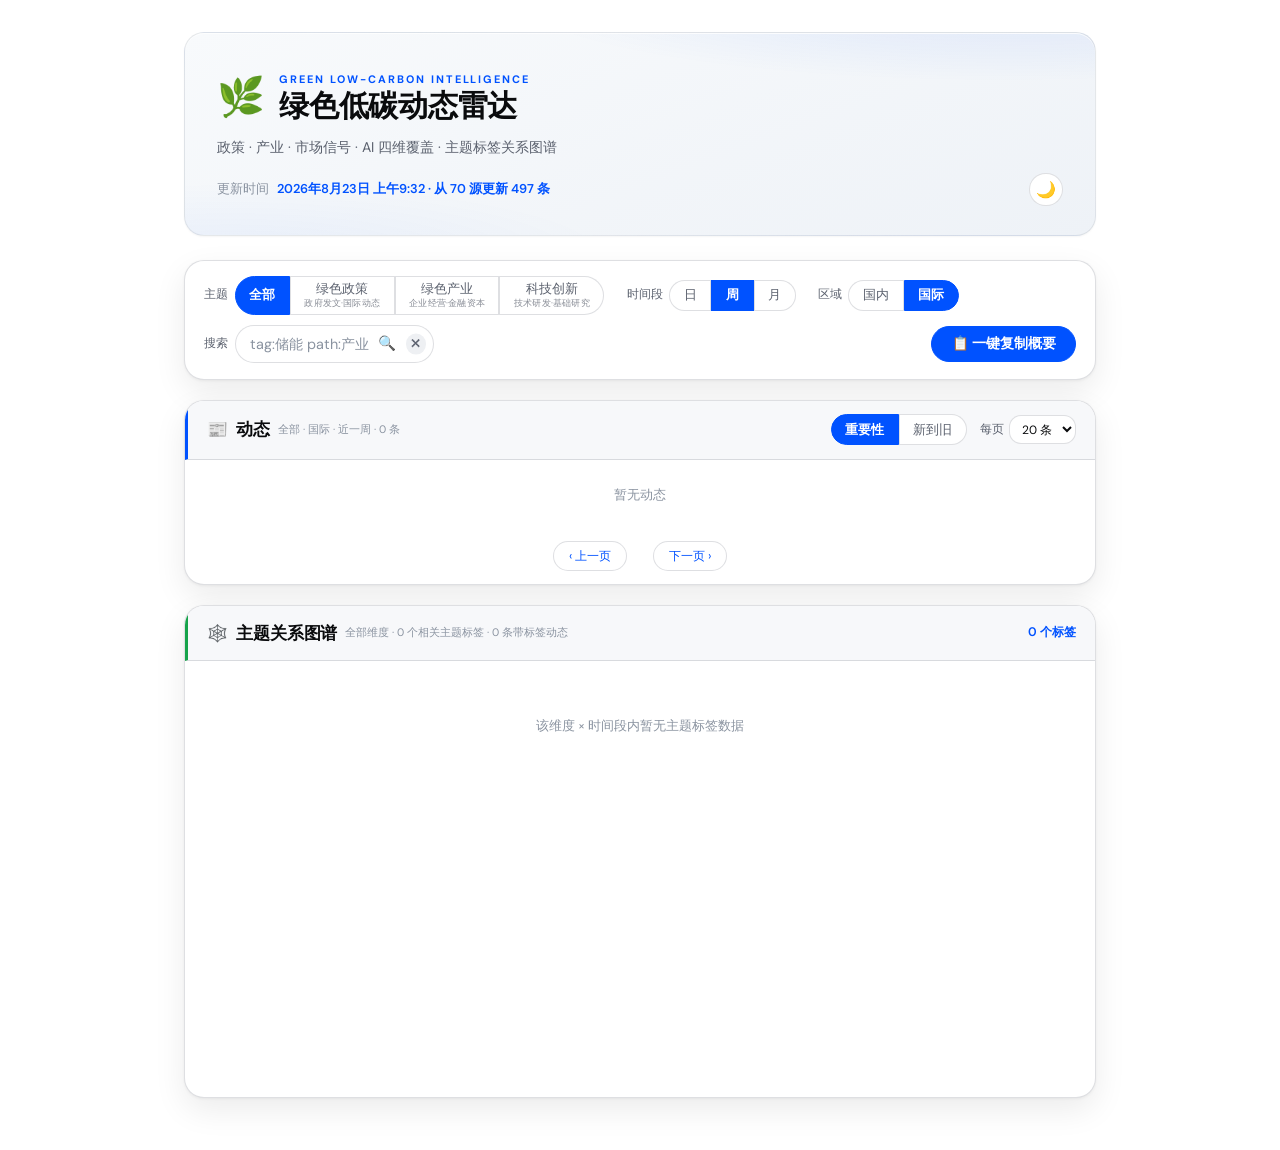
==== index.html @ 738267ad "feat: 分类体系三层重构——绿色政策/绿色产业/科技创新 + 六细类 - categorize_dimension() 返回 (dimension, sub_dimension) 二元组 - 三维" ====
<!doctype html>
<html lang="zh-CN">
  <head>
    <meta charset="UTF-8" />
    <meta name="viewport" content="width=device-width, initial-scale=1.0" />
    <title>Green Hot News · 绿色低碳动态雷达</title>
    <link rel="icon" href="data:image/svg+xml,<svg xmlns='http://www.w3.org/2000/svg' viewBox='0 0 32 32'><text y='28' font-size='28'>🌿</text></svg>" />
    <link rel="preconnect" href="https://fonts.googleapis.com" />
    <link rel="preconnect" href="https://fonts.gstatic.com" crossorigin />
    <link
      href="https://fonts.googleapis.com/css2?family=DM+Sans:opsz,wght@9..40,400;9..40,500;9..40,600;9..40,700&display=swap"
      rel="stylesheet"
    />
    <link rel="stylesheet" href="./assets/styles.css?v=14" />
    <script>
      // 主题预加载（2026-08-19）：在 CSS 应用前设置 data-theme，防闪白/闪黑。
      (function () {
        try {
          var t = localStorage.getItem("ghn-theme");
          if (t === "dark") document.documentElement.setAttribute("data-theme", "dark");
        } catch (e) { /* ignore */ }
      })();
    </script>
  </head>
  <body>
    <main class="shell">
      <header class="hero">
        <div class="hero-main">
          <div class="hero-headline">
            <span class="hero-logo">🌿</span>
            <div>
              <p class="hero-tag">GREEN LOW-CARBON INTELLIGENCE</p>
              <h1>绿色低碳动态雷达</h1>
            </div>
          </div>
          <p class="hero-sub">政策 · 产业 · 市场信号 · AI 四维覆盖 · 主题标签关系图谱</p>
        </div>
        <div class="hero-meta">
          <span class="updated-label">更新时间</span>
          <span class="updated" id="updatedAt">加载中...</span>
          <button
            id="themeToggle"
            class="theme-toggle"
            type="button"
            title="日间 / 夜间护眼模式切换"
            aria-label="切换日间/夜间模式"
          >🌙</button>
        </div>
      </header>

      <!-- 区域一：顶部控制（选择主题·四维 · 时间段 · 一键复制） -->
      <section class="board board-controls">
        <div class="controls-row">
          <div class="field">
            <span class="filter-label">主题</span>
            <div class="mode-switch" id="topicSwitch"></div>
          </div>
          <div class="field">
            <span class="filter-label">时间段</span>
            <div class="mode-switch" id="periodSwitch"></div>
          </div>
          <div class="field">
            <span class="filter-label">区域</span>
            <div class="mode-switch" id="regionSwitch"></div>
          </div>
          <div class="field field-search">
            <span class="filter-label">搜索</span>
            <div class="search-box">
              <input type="text" id="searchInput" class="search-input" placeholder="tag:储能 path:产业" autocomplete="off" />
              <button type="button" id="searchBtn" class="search-btn" title="搜索">🔍</button>
              <button type="button" id="searchClear" class="search-clear" hidden>✕</button>
            </div>
          </div>
          <div class="controls-spacer"></div>
          <button id="copyBtn" class="copy-btn" type="button" title="复制当前主题 × 时间段内的文字版概要（含网站宣传）">
            📋 一键复制概要
          </button>
        </div>
      </section>

      <!-- 区域二：中部列表（两种排序 · 每页条数可选 · 紧凑分页） -->
      <section class="board board-list">
        <div class="board-head">
          <div class="board-title">
            <span class="board-icon">📰</span>
            <h2>动态</h2>
            <span class="board-sub" id="listSub"></span>
          </div>
          <div class="list-controls">
            <div class="mode-switch" id="sortSwitch"></div>
            <label class="page-size">
              <span>每页</span>
              <select id="pageSizeSelect">
                <option value="10">10 条</option>
                <option value="20" selected>20 条</option>
                <option value="50">50 条</option>
              </select>
            </label>
          </div>
        </div>
        <div class="board-body" id="listBody"></div>
        <div class="pager" id="pager" hidden>
          <button id="prevPage" class="pager-btn" type="button">‹ 上一页</button>
          <span class="pager-info" id="pagerInfo"></span>
          <button id="nextPage" class="pager-btn" type="button">下一页 ›</button>
        </div>
      </section>

      <!-- 区域三：底部趋势（关系图谱——主题标签共现） -->
      <section class="board board-graph">
        <div class="board-head">
          <div class="board-title">
            <span class="board-icon">🕸️</span>
            <h2>主题关系图谱</h2>
            <span class="board-sub" id="graphSub"></span>
          </div>
          <span class="board-count" id="graphCount"></span>
        </div>
        <div class="board-body">
          <div id="graphChart" class="graph-chart" style="height: 420px"></div>
        </div>
      </section>
    </main>

    <template id="itemTpl">
      <article class="news-card">
        <div class="card-top">
          <span class="rank-num" hidden></span>
          <span class="score-badge" title=""></span>
          <span class="dim-tag" title="三层分类"></span>
          <span class="sub-dim-tag" title="六细类（点击过滤）"></span>
          <div class="meta-row">
            <span class="site"></span>
            <time class="time"></time>
          </div>
        </div>
        <a class="title" target="_blank" rel="noopener noreferrer"></a>
        <span class="title-orig" hidden></span>
        <div class="topic-chips"></div>
        <button class="summary-toggle" type="button" hidden>展开摘要</button>
        <p class="summary" hidden></p>
      </article>
    </template>

    <script src="./assets/echarts.min.js" defer></script>
    <script src="./assets/app.js?v=26" defer></script>
  </body>
</html>
---- assets/styles.css ----
/* ═══════════════════════════════════════════════════════════════════════════
   Green Hot News · 绿色低碳动态雷达 — Styles
   Coinbase Design System (2026-08-19 v8)
   蓝白黑金融级质感 · DM Sans · 日/夜双主题（data-theme 切换）· 胶囊按钮
   白天：整体浅色（hero 浅灰渐变 + 时间线浅灰卡片）
   夜晚：整体深色（hero 深色渐变 + 时间线深色卡片）——整页联动，无割裂
   ═══════════════════════════════════════════════════════════════════════════ */

/* ── 白天主题（默认） ────────────────────────────────── */
:root {
  /* Coinbase palette（两主题共用） */
  --cb-blue: #0052ff;
  --cb-blue-hover: #578bfa;
  --cb-blue-link: #0667d0;
  --cb-gray: #eef0f3;
  --cb-border: rgba(91, 97, 110, 0.2);

  /* 语义色（白天） */
  --bg: #ffffff;
  --bg-soft: #f7f8fa;
  --bg-card: #ffffff;
  --bg-surface: #eef0f3;
  --text: #0a0b0d;
  --text-muted: #5b616e;
  --text-dim: #8a93a0;         /* app.js 内联 var(--text-dim) 依赖，勿删 */
  --border: rgba(91, 97, 110, 0.2);
  --border-light: rgba(91, 97, 110, 0.12);
  --accent: var(--cb-blue);

  /* 区块色（白天：浅色——hero/时间线也用浅色系，整页统一） */
  --block-bg: #0e1014;             /* 深色文字兜底（白天不用） */
  --block-card: #ffffff;
  --block-text: #0a0b0d;
  --block-muted: #5b616e;
  --block-dim: #8a93a0;
  --block-border: rgba(91, 97, 110, 0.15);
  --block-border-light: rgba(91, 97, 110, 0.08);

  /* hero 背景（白天：浅灰渐变 + 轻柔蓝光晕） */
  --hero-bg:
    radial-gradient(100% 80% at 90% -20%, rgba(0, 82, 255, .10) 0%, transparent 55%),
    radial-gradient(70% 60% at 5% 110%, rgba(0, 82, 255, .05) 0%, transparent 60%),
    linear-gradient(160deg, #f8fafc 0%, #eef2f7 100%);
  --hero-inset: rgba(255, 255, 255, .8);

  /* 时间线背景（白天：浅灰渐变，与排行榜同色系） */
  --timeline-bg:
    radial-gradient(100% 70% at 90% 0%, rgba(0, 82, 255, .06) 0%, transparent 50%),
    linear-gradient(165deg, #f2f5fa 0%, #e9eef5 100%);
  --timeline-card-bg: linear-gradient(180deg, rgba(255, 255, 255, .75) 0%, rgba(255, 255, 255, .55) 100%);
  --timeline-card-hover: 0 4px 18px rgba(10, 11, 13, .10), inset 0 1px 0 rgba(255, 255, 255, .9);

  --radius: 12px;
  --radius-lg: 20px;
  --radius-pill: 999px;
}

/* ── 夜晚主题（护眼深色） ────────────────────────────── */
html[data-theme="dark"] {
  --bg: #0a0b0d;
  --bg-soft: #101216;
  --bg-card: #14161b;
  --bg-surface: #1d2026;
  --text: #f2f4f7;
  --text-muted: #a8afb9;
  --text-dim: #6d7480;          /* app.js 内联 var(--text-dim) 依赖，勿删 */
  --border: rgba(245, 246, 247, 0.14);
  --border-light: rgba(245, 246, 247, 0.09);

  --block-bg: #0a0b0d;
  --block-card: #282b31;
  --block-text: #f5f6f7;
  --block-muted: rgba(245, 246, 247, 0.6);
  --block-dim: rgba(245, 246, 247, 0.35);
  --block-border: rgba(245, 246, 247, 0.12);
  --block-border-light: rgba(245, 246, 247, 0.08);

  /* hero（夜晚：近黑→深蓝渐变 + 顶部光晕） */
  --hero-bg:
    radial-gradient(120% 90% at 85% -10%, rgba(0, 82, 255, .35) 0%, transparent 55%),
    radial-gradient(80% 60% at 10% 110%, rgba(0, 82, 255, .16) 0%, transparent 60%),
    linear-gradient(160deg, #12151a 0%, #0a0b0d 55%);
  --hero-inset: rgba(255, 255, 255, .06);

  /* 时间线（夜晚：深色渐变 + 玻璃态卡片） */
  --timeline-bg:
    radial-gradient(100% 70% at 90% 0%, rgba(0, 82, 255, .10) 0%, transparent 50%),
    linear-gradient(165deg, #0e1014 0%, #0a0b0d 60%);
  --timeline-card-bg: linear-gradient(180deg, rgba(255, 255, 255, .045) 0%, rgba(255, 255, 255, .02) 100%);
  --timeline-card-hover: 0 4px 18px rgba(0, 0, 0, .45), inset 0 1px 0 rgba(255, 255, 255, .05);

  color-scheme: dark;
}

* { box-sizing: border-box; margin: 0; padding: 0; }

body {
  font-family: "DM Sans", "PingFang SC", "Microsoft YaHei", -apple-system,
    BlinkMacSystemFont, "Segoe UI", system-ui, sans-serif;
  background: var(--bg);
  color: var(--text);
  line-height: 1.6;
  min-height: 100vh;
  -webkit-font-smoothing: antialiased;
  transition: background .25s ease, color .25s ease;
}

.shell { max-width: 960px; margin: 0 auto; padding: 2rem 1.5rem; }

/* ── Hero（主题自适应：白天浅灰渐变 / 夜晚深色光晕） ─── */
.hero {
  background: var(--hero-bg);
  color: var(--text);
  border-radius: var(--radius-lg);
  padding: 2.4rem 2rem 1.8rem;
  margin-bottom: 1.5rem;
  box-shadow: inset 0 1px 0 var(--hero-inset), 0 1px 2px rgba(10, 11, 13, .04);
  border: 1px solid var(--border-light);
  transition: background .25s ease;
}
.hero-main { display: flex; flex-direction: column; gap: .6rem; }
.hero-headline { display: flex; align-items: center; gap: .9rem; }
.hero-logo { font-size: 2.4rem; line-height: 1; }
.hero-tag {
  font-size: .68rem; letter-spacing: .18em; color: var(--cb-blue);
  text-transform: uppercase; font-weight: 700;
}
html[data-theme="dark"] .hero-tag { color: var(--cb-blue-hover); }
.hero h1 {
  font-size: 1.9rem; font-weight: 700; color: var(--text);
  letter-spacing: -.01em; line-height: 1.1;
}
.hero-sub { font-size: .88rem; color: var(--text-muted); margin-top: .25rem; }
.hero-meta { margin-top: .9rem; display: flex; align-items: center; gap: .5rem; font-size: .8rem; }
.updated-label { color: var(--text-dim); }
.updated { color: var(--cb-blue); font-weight: 600; }
html[data-theme="dark"] .updated { color: var(--cb-blue-hover); }

/* ── 主题切换按钮（日/夜护眼模式，2026-08-19） ───────── */
.theme-toggle {
  margin-left: auto;
  display: inline-flex; align-items: center; justify-content: center;
  width: 2.1rem; height: 2.1rem;
  border: 1px solid var(--border);
  border-radius: var(--radius-pill);
  background: var(--bg-card);
  color: var(--text-muted);
  font-size: 1rem; cursor: pointer;
  transition: background .15s, border-color .15s, transform .15s;
}
.theme-toggle:hover {
  border-color: var(--cb-blue); color: var(--cb-blue);
  transform: translateY(-1px);
}
html[data-theme="dark"] .theme-toggle:hover {
  border-color: var(--cb-blue-hover); color: var(--cb-blue-hover);
}

/* ── Stats ──────────────────────────────────────────── */
.stats {
  display: flex; flex-wrap: wrap; gap: .6rem 1.4rem;
  margin-top: 1rem; padding-top: 1rem;
  border-top: 1px solid var(--border-light);
  font-size: .8rem;
}
.stat-item { color: var(--text-muted); }
.stat-item strong { color: var(--text); font-weight: 700; }

/* ── Controls ───────────────────────────────────────── */
.primary-controls {
  display: flex; gap: .75rem; align-items: center; margin-bottom: 1rem;
}
#searchInput {
  flex: 1; padding: .55rem .9rem; background: var(--bg);
  border: 1px solid var(--border); border-radius: var(--radius-pill);
  color: var(--text); font-size: .9rem; outline: none;
  transition: border-color .15s, box-shadow .15s;
  font-family: inherit;
}
#searchInput::placeholder { color: var(--text-dim); }
#searchInput:focus { border-color: var(--cb-blue); box-shadow: 0 0 0 3px rgba(0, 82, 255, .12); }
.mode-hint {
  font-size: .75rem; color: var(--cb-blue); font-weight: 600;
  padding: .28rem .7rem; background: rgba(0, 82, 255, .08);
  border-radius: var(--radius-pill); white-space: nowrap;
}
html[data-theme="dark"] .mode-hint { color: var(--cb-blue-hover); }
.digest-btn {
  padding: .55rem 1.2rem; background: var(--cb-blue);
  border: 1px solid var(--cb-blue); border-radius: var(--radius-pill);
  color: #fff; font-size: .85rem; font-weight: 600; cursor: pointer;
  white-space: nowrap; transition: background .15s, border-color .15s;
  font-family: inherit;
}
.digest-btn:hover { background: var(--cb-blue-hover); border-color: var(--cb-blue-hover); }

/* ── 当日高分浓缩弹窗 ───────────────────────────────── */
.modal-mask {
  position: fixed; inset: 0; z-index: 100;
  background: rgba(10, 11, 13, .6);
  display: flex; align-items: center; justify-content: center;
  padding: 1.5rem;
}
/* PITFALL(2026-08-17): display:flex 会覆盖 HTML hidden 属性，必须显式隐藏 */
.modal-mask[hidden] { display: none; }
.modal {
  width: min(720px, 100%); max-height: 88vh;
  display: flex; flex-direction: column;
  background: var(--bg-card); border: 1px solid var(--border);
  border-radius: var(--radius-lg); box-shadow: 0 24px 80px rgba(0, 0, 0, .4);
}
.modal-head {
  display: flex; align-items: baseline; gap: .6rem;
  padding: 1.1rem 1.4rem; border-bottom: 1px solid var(--border);
}
.modal-head h3 { font-size: 1.05rem; color: var(--cb-blue); font-weight: 700; }
html[data-theme="dark"] .modal-head h3 { color: var(--cb-blue-hover); }
.modal-sub { font-size: .72rem; color: var(--text-muted); flex: 1; }
.modal-close {
  background: none; border: none; color: var(--text-muted);
  font-size: 1rem; cursor: pointer; padding: .2rem .4rem;
}
.modal-close:hover { color: var(--text); }
.modal-body { overflow: auto; padding: 1rem 1.4rem; }
.digest-content {
  font-family: "DM Sans", "PingFang SC", "Microsoft YaHei", system-ui, sans-serif;
  font-size: .85rem; line-height: 1.75; color: var(--text);
  white-space: pre-wrap; word-break: break-word;
}
.modal-foot {
  display: flex; align-items: center; gap: .8rem;
  padding: .9rem 1.4rem; border-top: 1px solid var(--border);
}
.digest-copy {
  padding: .5rem 1.2rem; background: var(--cb-blue);
  border: none; border-radius: var(--radius-pill); color: #fff;
  font-size: .85rem; font-weight: 600; cursor: pointer;
  font-family: inherit; transition: background .15s;
}
.digest-copy:hover { background: var(--cb-blue-hover); }
.digest-hint { font-size: .72rem; color: var(--text-dim); }

.field { display: flex; align-items: center; gap: .4rem; font-size: .8rem; color: var(--text-muted); }
.field select, .field input {
  background: var(--bg); border: 1px solid var(--border);
  color: var(--text); padding: .3rem .6rem; border-radius: var(--radius);
  font-size: .8rem; font-family: inherit;
}
.field select:focus { border-color: var(--cb-blue); outline: none; }
.mode-switch { display: flex; gap: 0; }
.mode-btn {
  padding: .35rem .85rem; border: 1px solid var(--border);
  background: var(--bg); color: var(--text-muted);
  font-size: .8rem; cursor: pointer; font-family: inherit;
  transition: all .15s;
}
.mode-btn:first-child { border-radius: var(--radius-pill) 0 0 var(--radius-pill); }
.mode-btn:last-child { border-radius: 0 var(--radius-pill) var(--radius-pill) 0; }
.mode-btn.active {
  background: var(--cb-blue); color: #fff;
  border-color: var(--cb-blue); font-weight: 600;
}
/* 四维 tab 观察窗口副标题（2026-08-20）：主标题 + 小字说明，垂直排布 */
.mode-btn.mode-btn-sub {
  display: inline-flex; flex-direction: column; align-items: center;
  line-height: 1.15; gap: .08rem;
}
.mode-btn.mode-btn-sub .mode-sub {
  font-size: .58rem; font-weight: 400; opacity: .72;
  white-space: nowrap; letter-spacing: .02em;
}
.mode-btn.mode-btn-sub.active .mode-sub { opacity: .85; }

/* ── 分数徽章：按等级配色（功能性状态色，两主题通用） ── */
.card-top { display: flex; align-items: center; gap: .5rem; }
/* 排名序号（2026-08-19）：排行榜 1. 2. 3.，前三名金/银/铜 */
.rank-num {
  flex-shrink: 0; min-width: 1.4rem; text-align: center;
  font-size: .95rem; font-weight: 800; line-height: 1.2;
  font-variant-numeric: tabular-nums; color: var(--text-dim);
}
.rank-num.rank-1 { color: #f59e0b; }  /* 金 */
.rank-num.rank-2 { color: #94a3b8; }  /* 银 */
.rank-num.rank-3 { color: #cd7f32; }  /* 铜 */

/* 评分弱化（2026-08-19）：badge 改纯颜色块（无文字），颜色=级别 */
.score-badge {
  flex-shrink: 0; width: 10px; height: 10px; border-radius: 50%;
  display: inline-block;
}
.score-badge.lv-S { background: #f59e0b; box-shadow: 0 0 0 2px rgba(245, 158, 11, .25); } /* 金：重大 */
.score-badge.lv-A { background: #22c55e; box-shadow: 0 0 0 2px rgba(34, 197, 94, .25); }  /* 绿：重要 */
.score-badge.lv-B { background: #3b82f6; box-shadow: 0 0 0 2px rgba(59, 130, 246, .25); }  /* 蓝：关注 */
.score-badge.lv-C { background: #cbd2da; }                                                   /* 灰：一般 */
.score-badge.lv-D { background: var(--bg-surface); border: 1px solid var(--border); }        /* 浅灰：低 */
.score-badge.lv-none { background: var(--bg-surface); border: 1px solid var(--border); }

/* ── Boards ─────────────────────────────────────────── */
.board {
  background: var(--bg-card);
  border: 1px solid var(--border);
  border-radius: var(--radius-lg);
  margin-bottom: 1.25rem;
  min-width: 0;
  overflow: hidden;
  box-shadow: 0 1px 3px rgba(10, 11, 13, .05), 0 12px 32px rgba(10, 11, 13, .08);
  transition: background .25s ease;
}
.board:hover {
  box-shadow: 0 2px 4px rgba(10, 11, 13, .05), 0 16px 40px rgba(10, 11, 13, .1);
}
.board-head {
  display: flex; justify-content: space-between; align-items: center;
  padding: .85rem 1.2rem;
  border-bottom: 1px solid var(--border);
  background: var(--bg-soft);
}
.board-title { display: flex; align-items: center; gap: .5rem; flex-wrap: wrap; }
.board-icon { font-size: 1.05rem; }
.board-title h2 { font-size: 1.05rem; font-weight: 700; color: var(--text); letter-spacing: -.01em; }
.board-sub { font-size: .68rem; color: var(--text-dim); }
.board-count { font-size: .78rem; color: var(--cb-blue); font-weight: 600; }
html[data-theme="dark"] .board-count { color: var(--cb-blue-hover); }
.board-body { padding: .6rem; }

/* ── 排行榜 ─────────────────────────────────────────── */
.board-rank .board-head { border-left: 3px solid var(--cb-blue); }

/* ── 四维趋势图（2026-08-19） ───────────────────────── */
.board-chart .board-head { border-left: 3px solid var(--cb-blue); flex-wrap: wrap; gap: .5rem; }
.chart-controls {
  display: flex; align-items: center; gap: .5rem; flex-wrap: wrap;
}
.chart-date {
  background: var(--bg); border: 1px solid var(--border);
  color: var(--text); padding: .28rem .5rem; border-radius: var(--radius);
  font-size: .75rem; font-family: inherit;
}
.chart-date:focus { border-color: var(--cb-blue); outline: none; }
.chart-date-sep { color: var(--text-dim); font-size: .8rem; }
.board-chart .board-body { padding: .8rem 1rem 1rem; }
.trend-chart { width: 100%; }

.rank-filters {
  display: flex; flex-wrap: wrap; gap: .6rem 1.4rem;
  padding: .7rem 1.2rem;
  border-bottom: 1px solid var(--border);
  background: var(--bg);
}
.filter-label { color: var(--text-muted); font-size: .78rem; }

/* ── 时间线（主题自适应：白天浅灰 / 夜晚深色，与整页联动） ── */
.board-timeline {
  background: var(--timeline-bg);
  border-color: transparent;
  box-shadow: 0 1px 2px rgba(10, 11, 13, .06), 0 12px 32px rgba(10, 11, 13, .12);
}
.board-timeline .board-head {
  background: transparent;
  border-bottom-color: var(--border-light);
  border-left: 3px solid var(--cb-blue);
}
.board-timeline .board-title h2 { color: var(--text); }
.board-timeline .board-sub { color: var(--text-dim); }
.board-timeline .board-count { color: var(--cb-blue); }
html[data-theme="dark"] .board-timeline .board-count { color: var(--cb-blue-hover); }
.board-timeline .board-body {
  background: transparent;
}

.timeline-controls {
  display: flex; align-items: center; gap: .45rem; flex-wrap: wrap;
}
.live-pill {
  font-size: .7rem; font-weight: 600; color: #16a34a;
  background: rgba(34, 197, 94, .12); border: 1px solid rgba(34, 197, 94, .35);
  padding: .12rem .55rem; border-radius: var(--radius-pill);
}
html[data-theme="dark"] .live-pill { color: #4ade80; }
.board-timeline .mode-btn { background: var(--bg-card); }
.new-arrival-btn {
  font-size: .72rem; font-weight: 600; cursor: pointer;
  color: #fff; background: var(--cb-blue);
  border: 1px solid var(--cb-blue); border-radius: var(--radius-pill);
  padding: .2rem .7rem;
  animation: pulse-arrival 1.6s ease-in-out infinite;
}
.new-arrival-btn:hover { background: var(--cb-blue-hover); }
@keyframes pulse-arrival {
  0%, 100% { box-shadow: 0 0 0 0 rgba(87, 139, 250, .45); }
  50% { box-shadow: 0 0 0 7px rgba(87, 139, 250, 0); }
}

.load-more {
  display: block; width: calc(100% - 1.2rem); margin: 0 .6rem .6rem;
  padding: .5rem; font-size: .78rem; cursor: pointer;
  color: var(--text-muted); background: transparent;
  border: 1px dashed var(--border); border-radius: var(--radius);
  font-family: inherit; transition: all .15s;
}
.load-more:hover { border-color: var(--cb-blue); color: var(--text); }
html[data-theme="dark"] .load-more:hover { border-color: var(--cb-blue-hover); color: var(--text); }

/* ── 新闻卡片 ───────────────────────────────────────── */
.news-card {
  padding: .7rem .85rem; background: var(--bg);
  border: 1px solid var(--border-light); border-radius: var(--radius);
  transition: border-color .15s, box-shadow .15s, transform .15s, background .25s;
}
.news-card:hover {
  border-color: var(--cb-blue);
  box-shadow: 0 2px 12px rgba(0, 82, 255, .06);
  transform: translateY(-1px);
}
html[data-theme="dark"] .news-card:hover {
  border-color: var(--cb-blue-hover);
  box-shadow: 0 2px 12px rgba(87, 139, 250, .1);
}

/* 时间线内卡片（主题自适应：白天白卡 / 夜晚玻璃态） */
.board-timeline .news-card {
  background: var(--timeline-card-bg);
  border-color: var(--border-light);
  backdrop-filter: blur(4px);
}
.board-timeline .news-card:hover {
  border-color: var(--cb-blue);
  box-shadow: var(--timeline-card-hover);
}
html[data-theme="dark"] .board-timeline .news-card:hover {
  border-color: var(--cb-blue-hover);
}

.meta-row {
  display: flex; gap: .5rem; font-size: .7rem; color: var(--text-dim);
  margin-bottom: .15rem; flex-wrap: wrap; align-items: center;
}
.meta-row .site {
  font-weight: 600; color: var(--cb-blue);
  background: rgba(0, 82, 255, .08); padding: .05rem .45rem;
  border-radius: var(--radius-pill);
}
html[data-theme="dark"] .meta-row .site {
  color: var(--cb-blue-hover);
  background: rgba(87, 139, 250, .12);
}
.meta-row .source { color: var(--text-dim); }
.meta-row .time { color: var(--text-dim); }

.news-card .title {
  font-size: .88rem; color: var(--text); text-decoration: none;
  display: block; line-height: 1.4; font-weight: 600;
  letter-spacing: -.005em;
}
.news-card .title:hover { color: var(--cb-blue); }
html[data-theme="dark"] .news-card .title:hover { color: var(--cb-blue-hover); }

/* 非中文标题的原文副标题 */
.news-card .title-orig {
  display: block; margin-top: .2rem;
  font-size: .72rem; color: var(--text-muted);
  line-height: 1.35; word-break: break-word;
}

/* 摘要展开 */
.summary-toggle {
  margin-top: .35rem; font-size: .68rem;
  border: none; background: none; color: var(--cb-blue);
  cursor: pointer; padding: 0; text-decoration: underline dotted;
  font-family: inherit;
}
.summary-toggle:hover { color: var(--cb-blue-hover); }
/* PITFALL(2026-08-19): .summary 有 display:-webkit-box（作者样式），
   优先级高于 UA 的 [hidden]{display:none}，导致摘要一直强制显示、hidden 失效
   （点击"摘要/收起"按钮视觉无变化）——必须显式声明 hidden 时隐藏。
   ⚠️ 选择器必须带 .news-card 前缀（特异性 0,3,0 > .news-card .summary 的 0,2,0），
   且放在 .news-card .summary 规则之后；裸 .summary[hidden]（0,2,0）会被后者覆盖。 */
.news-card .summary[hidden] { display: none; }
.news-card .summary {
  margin-top: .35rem; font-size: .78rem; color: var(--text-muted);
  line-height: 1.55; border-left: 2px solid var(--border-light);
  padding-left: .6rem; display: -webkit-box;
  -webkit-line-clamp: 4; -webkit-box-orient: vertical; overflow: hidden;
}
.news-card .summary.expanded { -webkit-line-clamp: unset; }

/* 三层标签（功能性区分色：白天浅底 / 夜晚深底，2026-08-23 三层重构） */
.dim-tag {
  flex-shrink: 0; font-size: .65rem; font-weight: 600;
  padding: .05rem .4rem; border-radius: 4px;
  background: var(--bg-surface); color: var(--text-muted);
  border: 1px solid var(--border-light);
}
.dim-tag.dim-绿色政策 { color: #15803d; border-color: #86efac; background: #f0fdf4; }
.dim-tag.dim-绿色产业 { color: #1d4ed8; border-color: #93c5fd; background: #eff6ff; }
.dim-tag.dim-科技创新 { color: #7e22ce; border-color: #d8b4fe; background: #faf5ff; }
html[data-theme="dark"] .dim-tag {
  background: rgba(245, 246, 247, .06); color: var(--text-muted);
  border-color: var(--border);
}
html[data-theme="dark"] .dim-tag.dim-绿色政策 { color: #86efac; border-color: rgba(134, 239, 172, .4); background: transparent; }
html[data-theme="dark"] .dim-tag.dim-绿色产业 { color: #93c5fd; border-color: rgba(147, 197, 253, .4); background: transparent; }
html[data-theme="dark"] .dim-tag.dim-科技创新 { color: #d8b4fe; border-color: rgba(216, 180, 254, .4); background: transparent; }

/* 六细类次级标签（2026-08-23 新增：sub_dimension，可点击过滤） */
.sub-dim-tag {
  flex-shrink: 0; font-size: .62rem; font-weight: 500;
  padding: .04rem .38rem; border-radius: 4px;
  background: var(--bg-surface); color: var(--text-dim);
  border: 1px dashed var(--border-light);
  cursor: pointer; transition: all .12s;
}
.sub-dim-tag:hover { color: var(--cb-blue); border-color: var(--cb-blue); }
.sub-dim-tag.active { color: var(--cb-blue); border-color: var(--cb-blue); background: rgba(0, 82, 255, .08); }

/* ── 时间线容器：独立滚动 ───────────────────────────── */
.board-timeline .board-body {
  max-height: 70vh;
  overflow-y: auto;
  overscroll-behavior: contain;
}

/* 新条目插入高亮动画（主题自适应） */
.news-card.flash-new {
  animation: flash-new 2.2s ease-out;
}
@keyframes flash-new {
  0%   { background: rgba(0, 82, 255, .18); border-color: var(--cb-blue); }
  60%  { background: rgba(0, 82, 255, .08); }
  100% { background: var(--bg-card); border-color: var(--border); }
}
html[data-theme="dark"] .news-card.flash-new {
  animation-name: flash-new-dark;
}
@keyframes flash-new-dark {
  0%   { background: rgba(87, 139, 250, .3); border-color: var(--cb-blue-hover); }
  60%  { background: rgba(87, 139, 250, .14); }
  100% { background: var(--bg-card); border-color: var(--border); }
}

/* 趋势图 tooltip 点击定位到新闻卡片后的高亮闪烁（2026-08-19 v8） */
.news-card.news-focus-flash {
  animation: news-focus-flash 1.2s ease-in-out 2;
  border-color: var(--cb-blue);
  box-shadow: 0 0 0 3px rgba(0, 82, 255, .25), 0 4px 18px rgba(0, 82, 255, .15);
  scroll-margin: 120px; /* scrollIntoView center 时避免被 sticky 头部遮挡 */
}
@keyframes news-focus-flash {
  0%   { background: rgba(0, 82, 255, .28); box-shadow: 0 0 0 4px rgba(0, 82, 255, .35); }
  50%  { background: rgba(0, 82, 255, .10); }
  100% { background: var(--bg-card); }
}

/* ── Footer ─────────────────────────────────────────── */
.footer {
  margin-top: 2rem; padding-top: 1rem; border-top: 1px solid var(--border);
  text-align: center; font-size: .75rem; color: var(--text-dim);
}
.footer a { color: var(--cb-blue); text-decoration: none; }
html[data-theme="dark"] .footer a { color: var(--cb-blue-hover); }

/* ── Responsive ─────────────────────────────────────── */
@media (max-width: 640px) {
  .shell { padding: 1rem; }
  .primary-controls { flex-direction: column; align-items: stretch; }
  .hero { padding: 1.6rem 1.2rem 1.4rem; }
  .hero h1 { font-size: 1.5rem; }
  .rank-filters { gap: .4rem .8rem; }
  .board-timeline .board-body { max-height: 60vh; }
  .timeline-controls { justify-content: flex-end; }
}

/* ═══════════════════════════════════════════════════════════════════════════
   主页重构（2026-08-19 v12）：顶部控制区 / 中部列表 / 底部关系图谱
   ═══════════════════════════════════════════════════════════════════════════ */

/* ── 顶部控制区 ─────────────────────────────────────── */
.board-controls {
  padding: .9rem 1.2rem 1rem;
}
.controls-row {
  display: flex; flex-wrap: wrap; align-items: center;
  gap: .6rem 1.4rem;
}
.controls-row + .controls-row { margin-top: .7rem; }
.field-topic {
  flex: 1 1 100%;
  flex-direction: column; align-items: flex-start; gap: .4rem;
}
.field-topic .filter-label { font-weight: 600; }
/* 主题标签选择器：可换行的胶囊 pill（13 个主题标签 + 全部） */
.tag-switch { display: flex; flex-wrap: wrap; gap: .4rem; }
.tag-switch .mode-btn { border-radius: var(--radius-pill); }
.controls-spacer { flex: 1 1 auto; }

/* 一键复制概要按钮 */
.copy-btn {
  padding: .5rem 1.2rem; background: var(--cb-blue);
  border: 1px solid var(--cb-blue); border-radius: var(--radius-pill);
  color: #fff; font-size: .85rem; font-weight: 600; cursor: pointer;
  white-space: nowrap; transition: background .15s, border-color .15s;
  font-family: inherit;
}
.copy-btn:hover { background: var(--cb-blue-hover); border-color: var(--cb-blue-hover); }
.copy-btn.copied { background: #16a34a; border-color: #16a34a; }

/* ── 中部列表区 ─────────────────────────────────────── */
.board-list .board-head { border-left: 3px solid var(--cb-blue); }
.list-controls { display: flex; align-items: center; gap: .8rem; flex-wrap: wrap; }
.page-size { display: flex; align-items: center; gap: .35rem; font-size: .75rem; color: var(--text-muted); }
.page-size select {
  background: var(--bg); border: 1px solid var(--border);
  color: var(--text); padding: .28rem .45rem; border-radius: var(--radius);
  font-size: .75rem; font-family: inherit; cursor: pointer;
}
.page-size select:focus { border-color: var(--cb-blue); outline: none; }
/* 列表卡片之间留白（紧凑但不过长） */
.board-list .board-body { display: flex; flex-direction: column; gap: .5rem; }

/* 分页控件 */
.pager {
  display: flex; align-items: center; justify-content: center; gap: .8rem;
  padding: .6rem 1rem .8rem;
}
.pager-btn {
  padding: .35rem .95rem; font-size: .78rem; cursor: pointer;
  color: var(--cb-blue); background: var(--bg);
  border: 1px solid var(--border); border-radius: var(--radius-pill);
  font-family: inherit; transition: all .15s;
}
.pager-btn:hover:not(:disabled) {
  border-color: var(--cb-blue); background: rgba(0, 82, 255, .06);
}
.pager-btn:disabled { opacity: .4; cursor: not-allowed; }
.pager-info { font-size: .75rem; color: var(--text-muted); }

/* ── 主题标签 chip（卡片上只显示主题标签，不显示管理标签）── */
.topic-chips { display: flex; flex-wrap: wrap; gap: .3rem; margin-top: .4rem; }
.topic-chip {
  font-size: .65rem; font-weight: 600; padding: .06rem .5rem;
  border-radius: var(--radius-pill);
  background: rgba(0, 82, 255, .07); color: var(--cb-blue);
  border: 1px solid rgba(0, 82, 255, .18);
}
html[data-theme="dark"] .topic-chip {
  color: var(--cb-blue-hover);
  background: rgba(87, 139, 250, .12);
  border-color: rgba(87, 139, 250, .25);
}

/* 搜索框（Obsidian 语法） */
.field-search { min-width: 280px; flex: 1 1 300px; }
.search-box {
  position: relative; display: flex; align-items: center;
}
.search-input {
  width: 100%; padding: .45rem 2.2rem .45rem .7rem;
  font-size: .8rem; border: 1px solid var(--border);
  border-radius: var(--radius-pill); background: var(--bg);
  color: var(--text); font-family: inherit;
  transition: border-color .15s, box-shadow .15s;
}
.search-input:focus {
  border-color: var(--cb-blue);
  box-shadow: 0 0 0 3px rgba(0, 82, 255, .08);
  outline: none;
}
.search-input::placeholder { color: var(--text-dim); }
.search-btn {
  position: absolute; right: 2.2rem; top: 50%; transform: translateY(-50%);
  width: 1.5rem; height: 1.5rem; border: none; border-radius: 50%;
  background: transparent; color: var(--text-muted);
  font-size: .9rem; cursor: pointer;
  display: flex; align-items: center; justify-content: center;
  transition: all .12s;
}
.search-btn:hover { color: var(--cb-blue); background: rgba(0, 82, 255, .08); }
.search-btn.active { color: var(--cb-blue); background: rgba(0, 82, 255, .15); }
.search-clear {
  position: absolute; right: .5rem; top: 50%; transform: translateY(-50%);
  width: 1.3rem; height: 1.3rem; border: none; border-radius: 50%;
  background: var(--bg-surface); color: var(--text-muted);
  font-size: .75rem; cursor: pointer;
  display: flex; align-items: center; justify-content: center;
  transition: all .12s;
}
.search-clear:hover { background: var(--cb-blue); color: #fff; }
/* 搜索结果显示计数 */
.search-result-info {
  font-size: .72rem; color: var(--text-muted);
  padding: .2rem .6rem; background: var(--bg-surface);
  border-radius: var(--radius-pill); margin-left: .4rem;
}

/* ── 底部关系图谱 ───────────────────────────────────── */
.board-graph .board-head { border-left: 3px solid #16a34a; }
.board-graph .board-body { padding: .4rem .6rem .6rem; }
.graph-chart { width: 100%; }

/* ── 新增元素响应式 ─────────────────────────────────── */
@media (max-width: 640px) {
  .controls-row { gap: .5rem .9rem; }
  .list-controls { justify-content: space-between; width: 100%; }
  .board-graph .board-body { padding: .2rem; }
}
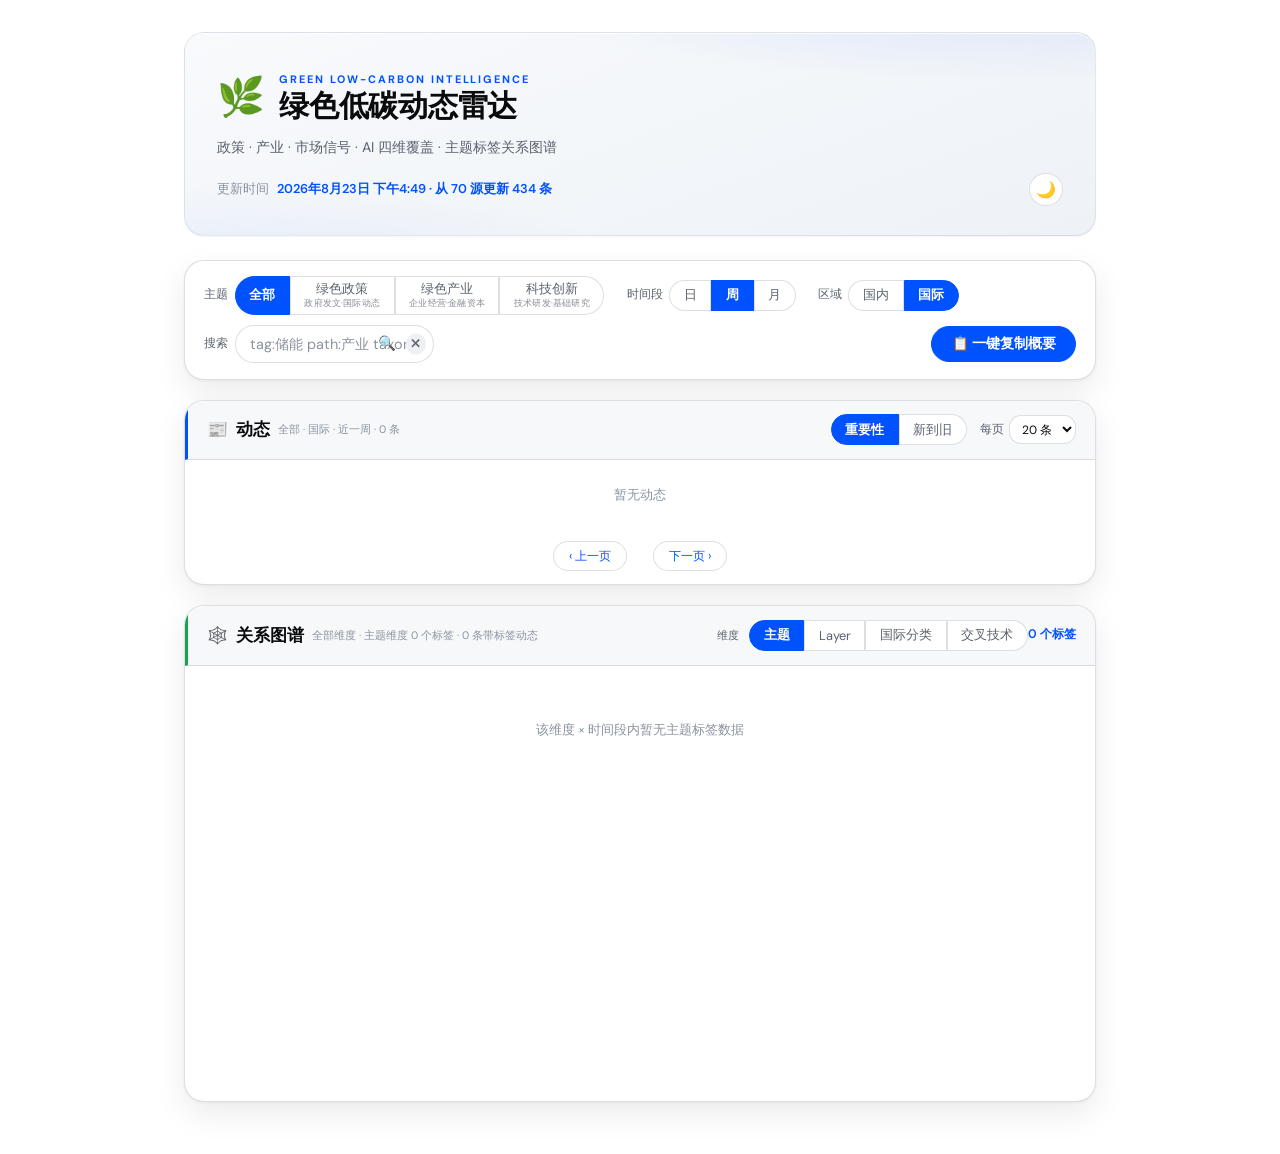
==== commit 98fd8c7e: "feat: 阶段6前端多维检索 + qmd数据库富文本化（qmd主+md副本） 【前端】多维检索闭环 - 卡片多维标签: meta-chips(交叉技术/TRL/国际分类法) + 🔬技术特征行 - 搜" ====
--- a/index.html
+++ b/index.html
@@ -66,7 +66,7 @@
           <div class="field field-search">
             <span class="filter-label">搜索</span>
             <div class="search-box">
-              <input type="text" id="searchInput" class="search-input" placeholder="tag:储能 path:产业" autocomplete="off" />
+              <input type="text" id="searchInput" class="search-input" placeholder="tag:储能 path:产业 taxonomy:ISIC tech:效率 trl:7-9 layer:Layer2" autocomplete="off" />
               <button type="button" id="searchBtn" class="search-btn" title="搜索">🔍</button>
               <button type="button" id="searchClear" class="search-clear" hidden>✕</button>
             </div>
@@ -106,13 +106,17 @@
         </div>
       </section>
 
-      <!-- 区域三：底部趋势（关系图谱——主题标签共现） -->
+      <!-- 区域三：底部趋势（关系图谱——主题标签/多维共现） -->
       <section class="board board-graph">
         <div class="board-head">
           <div class="board-title">
             <span class="board-icon">🕸️</span>
-            <h2>主题关系图谱</h2>
+            <h2>关系图谱</h2>
             <span class="board-sub" id="graphSub"></span>
+          </div>
+          <div class="graph-dim-switch">
+            <span class="filter-label">维度</span>
+            <div class="mode-switch" id="graphDimSwitch"></div>
           </div>
           <span class="board-count" id="graphCount"></span>
         </div>
@@ -136,9 +140,11 @@
         </div>
         <a class="title" target="_blank" rel="noopener noreferrer"></a>
         <span class="title-orig" hidden></span>
+        <div class="meta-chips"></div>
         <div class="topic-chips"></div>
         <button class="summary-toggle" type="button" hidden>展开摘要</button>
         <p class="summary" hidden></p>
+        <p class="tech-feature" hidden></p>
       </article>
     </template>
 
--- a/assets/styles.css
+++ b/assets/styles.css
@@ -648,6 +648,43 @@
   border-color: rgba(87, 139, 250, .25);
 }
 
+/* ── 多维标签 chip（2026-08-23 阶段6：交叉技术/TRL/国际分类法）── */
+.meta-chips { display: flex; flex-wrap: wrap; gap: .3rem; margin-top: .45rem; }
+.meta-chip {
+  font-size: .62rem; font-weight: 600; padding: .05rem .45rem;
+  border-radius: .3rem; white-space: nowrap;
+}
+.meta-tech {
+  background: rgba(168, 85, 247, .08); color: #a855f7;
+  border: 1px solid rgba(168, 85, 247, .22);
+}
+.meta-trl {
+  background: rgba(14, 165, 233, .08); color: #0284c7;
+  border: 1px solid rgba(14, 165, 233, .22);
+}
+.meta-tax {
+  background: rgba(22, 163, 74, .07); color: #15803d;
+  border: 1px solid rgba(22, 163, 74, .2);
+}
+html[data-theme="dark"] .meta-tech { color: #c084fc; background: rgba(168, 85, 247, .14); border-color: rgba(168, 85, 247, .3); }
+html[data-theme="dark"] .meta-trl { color: #38bdf8; background: rgba(14, 165, 233, .14); border-color: rgba(14, 165, 233, .3); }
+html[data-theme="dark"] .meta-tax { color: #4ade80; background: rgba(22, 163, 74, .12); border-color: rgba(22, 163, 74, .28); }
+
+/* 技术特征（护城河字段，2026-08-23 阶段6） */
+.tech-feature {
+  margin: .45rem 0 0; padding: .4rem .6rem;
+  font-size: .72rem; line-height: 1.55; color: var(--text);
+  background: rgba(16, 185, 129, .06);
+  border-left: 3px solid #10b981;
+  border-radius: 0 .35rem .35rem 0;
+}
+html[data-theme="dark"] .tech-feature { background: rgba(16, 185, 129, .1); }
+
+/* 关系图谱维度切换（2026-08-23 阶段6） */
+.graph-dim-switch { display: flex; align-items: center; gap: .4rem; margin-left: auto; }
+.graph-dim-switch .filter-label { font-size: .68rem; }
+.graph-dim-switch .mode-switch { margin-left: .2rem; }
+
 /* 搜索框（Obsidian 语法） */
 .field-search { min-width: 280px; flex: 1 1 300px; }
 .search-box {
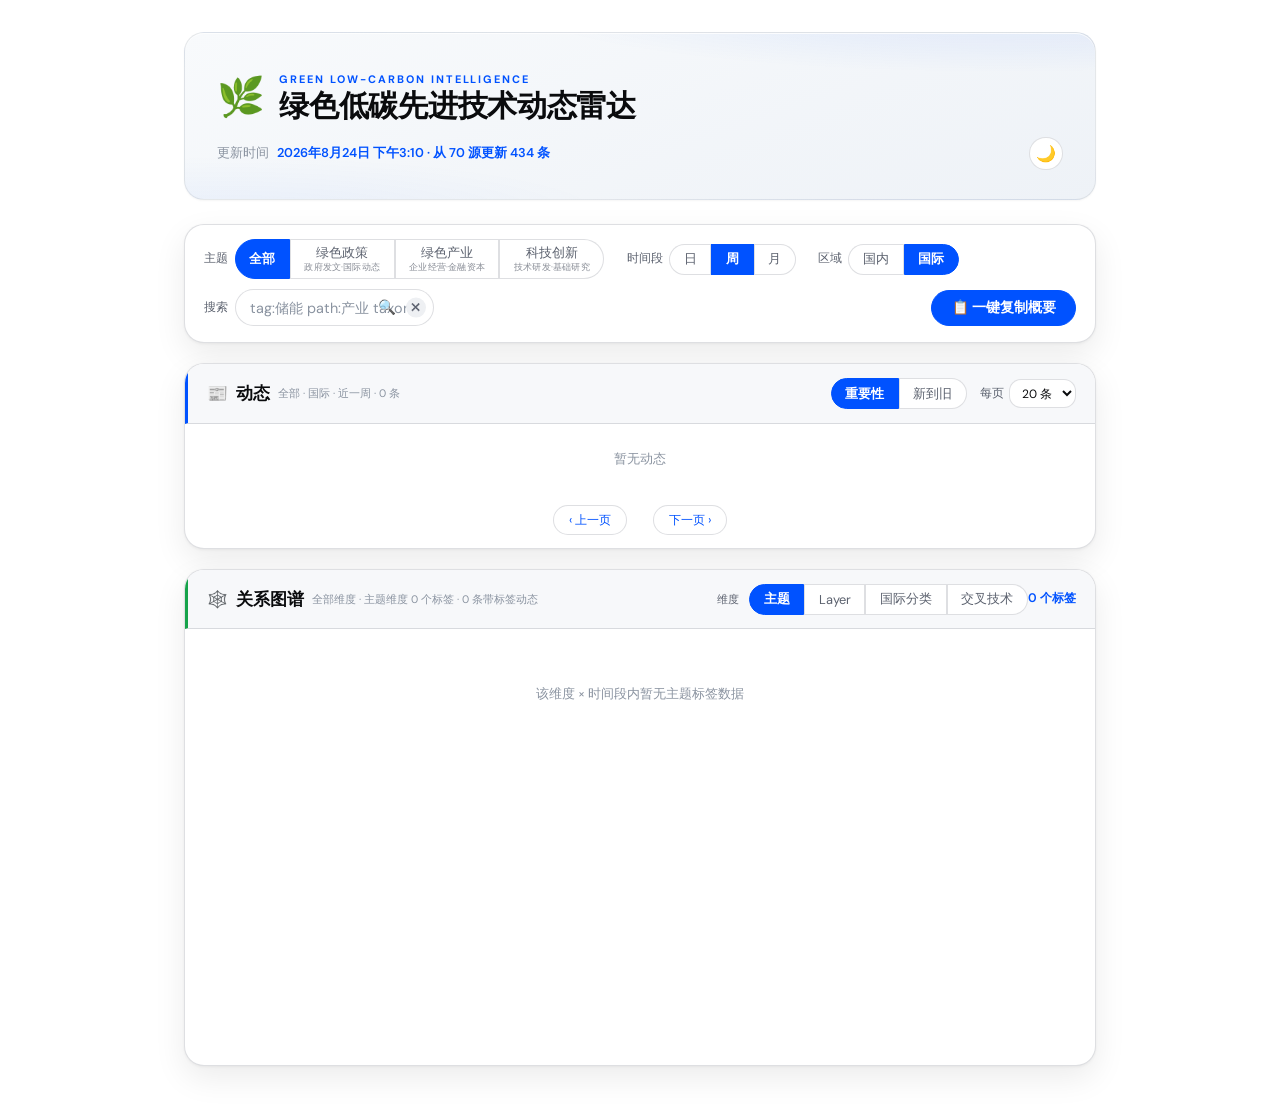
==== commit 0470ebc8: "feat: 网站改名「绿色低碳先进技术动态雷达」+ 删除首页过时文案（政策产业市场信号AI四维覆盖主题标签关系图谱）" ====
--- a/index.html
+++ b/index.html
@@ -3,7 +3,7 @@
   <head>
     <meta charset="UTF-8" />
     <meta name="viewport" content="width=device-width, initial-scale=1.0" />
-    <title>Green Hot News · 绿色低碳动态雷达</title>
+    <title>Green Hot News · 绿色低碳先进技术动态雷达</title>
     <link rel="icon" href="data:image/svg+xml,<svg xmlns='http://www.w3.org/2000/svg' viewBox='0 0 32 32'><text y='28' font-size='28'>🌿</text></svg>" />
     <link rel="preconnect" href="https://fonts.googleapis.com" />
     <link rel="preconnect" href="https://fonts.gstatic.com" crossorigin />
@@ -30,10 +30,9 @@
             <span class="hero-logo">🌿</span>
             <div>
               <p class="hero-tag">GREEN LOW-CARBON INTELLIGENCE</p>
-              <h1>绿色低碳动态雷达</h1>
+              <h1>绿色低碳先进技术动态雷达</h1>
             </div>
           </div>
-          <p class="hero-sub">政策 · 产业 · 市场信号 · AI 四维覆盖 · 主题标签关系图谱</p>
         </div>
         <div class="hero-meta">
           <span class="updated-label">更新时间</span>
--- a/assets/styles.css
+++ b/assets/styles.css
@@ -1,5 +1,5 @@
 /* ═══════════════════════════════════════════════════════════════════════════
-   Green Hot News · 绿色低碳动态雷达 — Styles
+   Green Hot News · 绿色低碳先进技术动态雷达 — Styles
    Coinbase Design System (2026-08-19 v8)
    蓝白黑金融级质感 · DM Sans · 日/夜双主题（data-theme 切换）· 胶囊按钮
    白天：整体浅色（hero 浅灰渐变 + 时间线浅灰卡片）
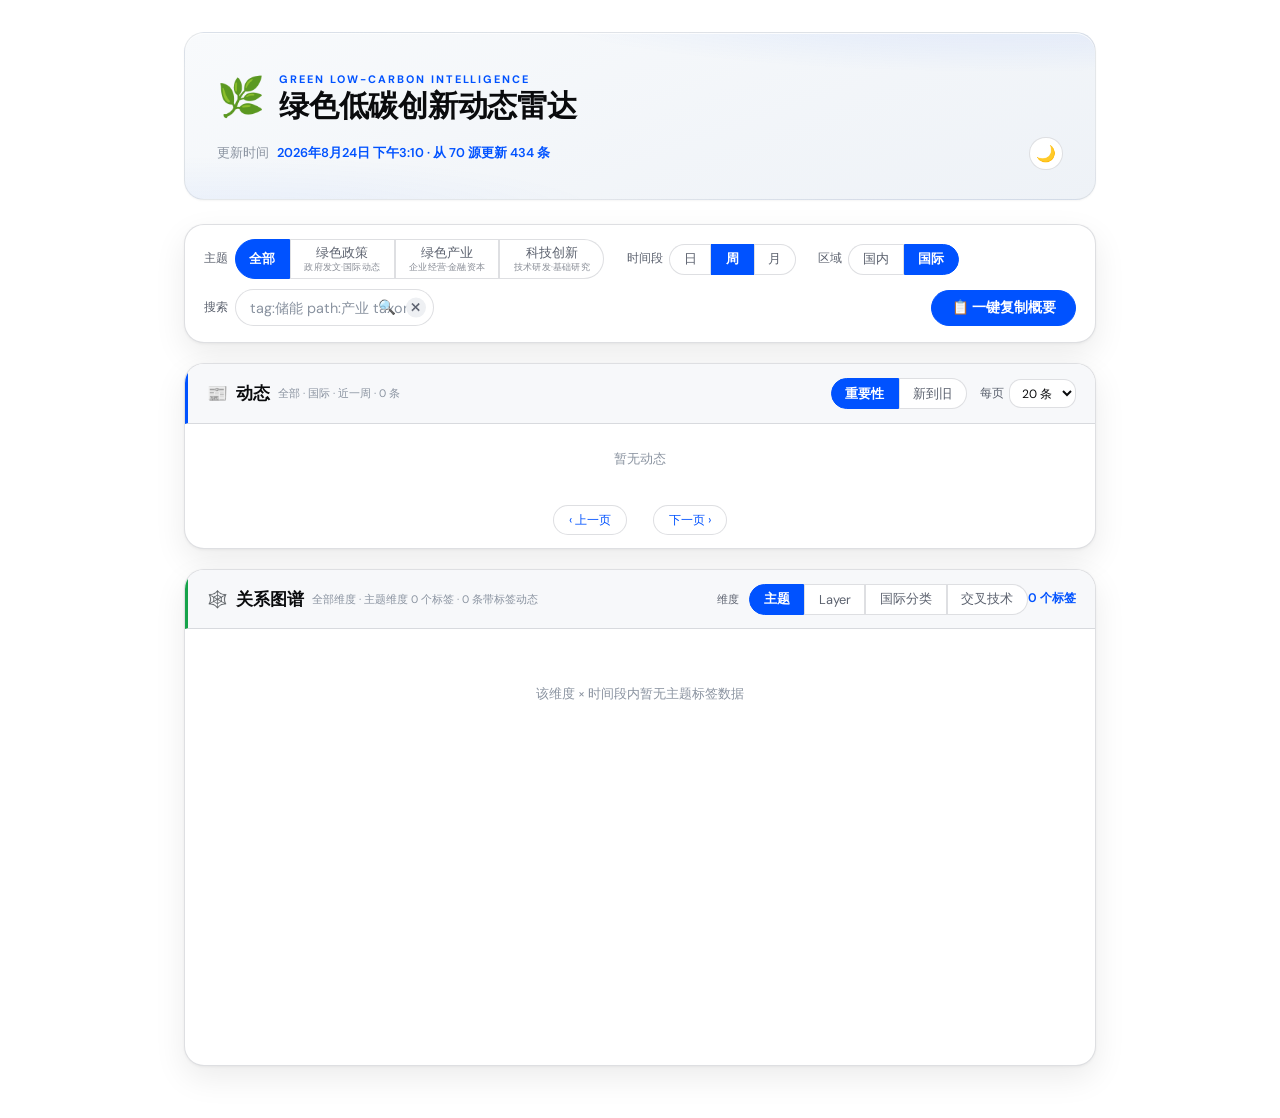
==== commit 58439dff: "refactor: 网站名称定为「绿色低碳创新动态雷达」" ====
--- a/index.html
+++ b/index.html
@@ -3,7 +3,7 @@
   <head>
     <meta charset="UTF-8" />
     <meta name="viewport" content="width=device-width, initial-scale=1.0" />
-    <title>Green Hot News · 绿色低碳先进技术动态雷达</title>
+    <title>Green Hot News · 绿色低碳创新动态雷达</title>
     <link rel="icon" href="data:image/svg+xml,<svg xmlns='http://www.w3.org/2000/svg' viewBox='0 0 32 32'><text y='28' font-size='28'>🌿</text></svg>" />
     <link rel="preconnect" href="https://fonts.googleapis.com" />
     <link rel="preconnect" href="https://fonts.gstatic.com" crossorigin />
@@ -30,7 +30,7 @@
             <span class="hero-logo">🌿</span>
             <div>
               <p class="hero-tag">GREEN LOW-CARBON INTELLIGENCE</p>
-              <h1>绿色低碳先进技术动态雷达</h1>
+              <h1>绿色低碳创新动态雷达</h1>
             </div>
           </div>
         </div>
--- a/assets/styles.css
+++ b/assets/styles.css
@@ -1,5 +1,5 @@
 /* ═══════════════════════════════════════════════════════════════════════════
-   Green Hot News · 绿色低碳先进技术动态雷达 — Styles
+   Green Hot News · 绿色低碳创新动态雷达 — Styles
    Coinbase Design System (2026-08-19 v8)
    蓝白黑金融级质感 · DM Sans · 日/夜双主题（data-theme 切换）· 胶囊按钮
    白天：整体浅色（hero 浅灰渐变 + 时间线浅灰卡片）
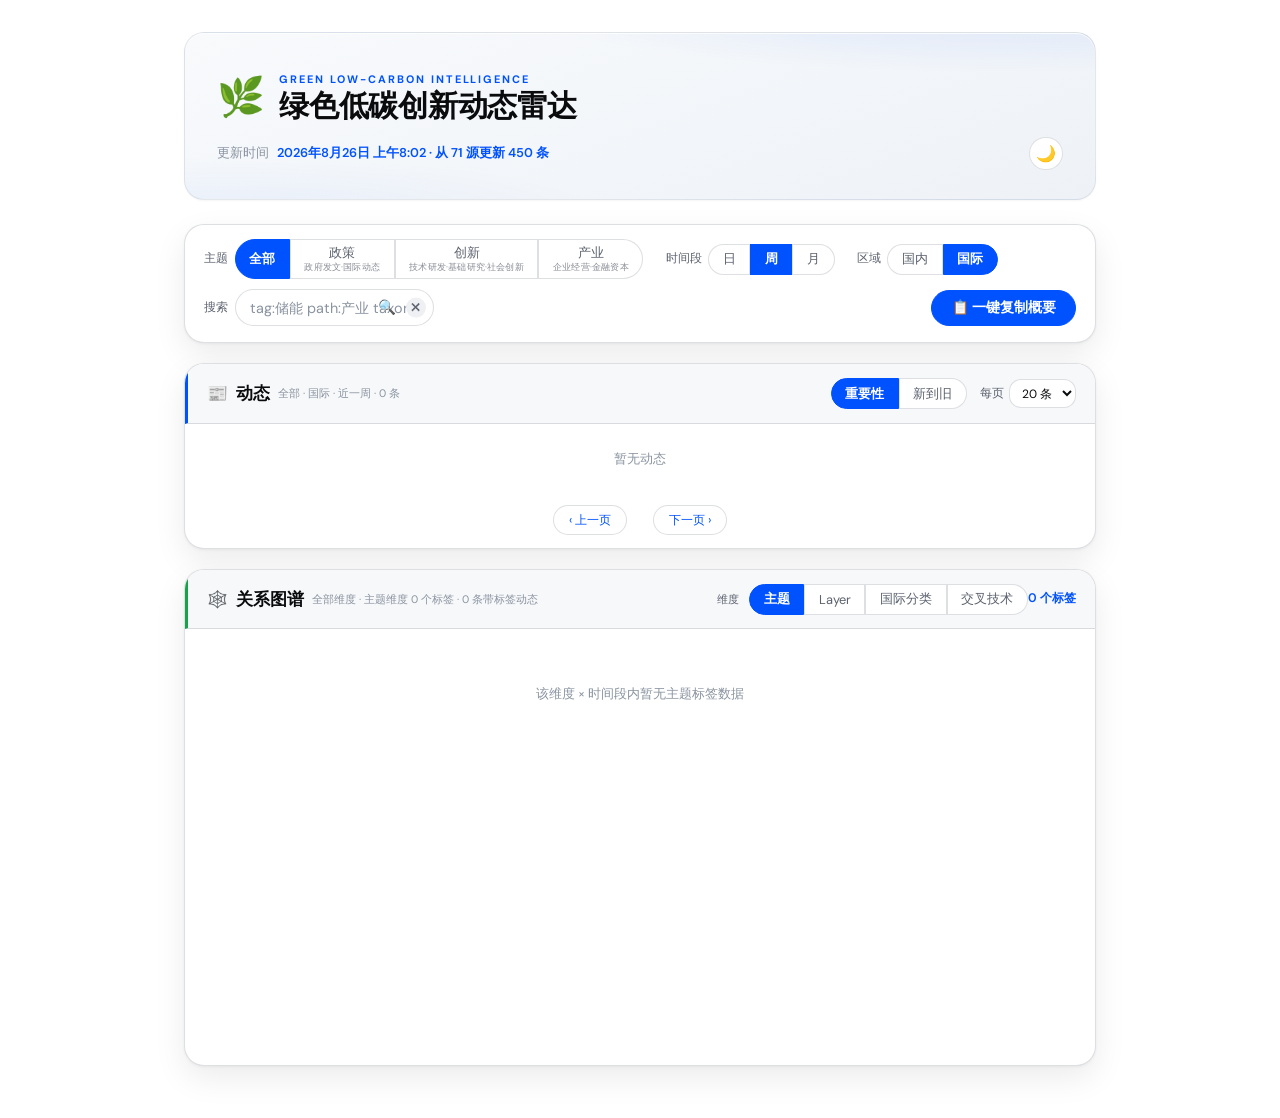
==== commit 2a149360: "feat: 三层体系重构 v5.0（政策/创新/产业）——中性命名+社会创新细类+AI按技术阶段分流 - 三层中性命名：绿色政策/绿色产业/科技创新 → 政策/创新/产业（保持中性，按创新价值链排序）" ====
--- a/index.html
+++ b/index.html
@@ -47,7 +47,7 @@
         </div>
       </header>
 
-      <!-- 区域一：顶部控制（选择主题·四维 · 时间段 · 一键复制） -->
+      <!-- 区域一：顶部控制（选择主题·三层 · 时间段 · 一键复制） -->
       <section class="board board-controls">
         <div class="controls-row">
           <div class="field">
--- a/assets/styles.css
+++ b/assets/styles.css
@@ -491,18 +491,18 @@
   background: var(--bg-surface); color: var(--text-muted);
   border: 1px solid var(--border-light);
 }
-.dim-tag.dim-绿色政策 { color: #15803d; border-color: #86efac; background: #f0fdf4; }
-.dim-tag.dim-绿色产业 { color: #1d4ed8; border-color: #93c5fd; background: #eff6ff; }
-.dim-tag.dim-科技创新 { color: #7e22ce; border-color: #d8b4fe; background: #faf5ff; }
+.dim-tag.dim-政策 { color: #15803d; border-color: #86efac; background: #f0fdf4; }
+.dim-tag.dim-创新 { color: #7e22ce; border-color: #d8b4fe; background: #faf5ff; }
+.dim-tag.dim-产业 { color: #1d4ed8; border-color: #93c5fd; background: #eff6ff; }
 html[data-theme="dark"] .dim-tag {
   background: rgba(245, 246, 247, .06); color: var(--text-muted);
   border-color: var(--border);
 }
-html[data-theme="dark"] .dim-tag.dim-绿色政策 { color: #86efac; border-color: rgba(134, 239, 172, .4); background: transparent; }
-html[data-theme="dark"] .dim-tag.dim-绿色产业 { color: #93c5fd; border-color: rgba(147, 197, 253, .4); background: transparent; }
-html[data-theme="dark"] .dim-tag.dim-科技创新 { color: #d8b4fe; border-color: rgba(216, 180, 254, .4); background: transparent; }
-
-/* 六细类次级标签（2026-08-23 新增：sub_dimension，可点击过滤） */
+html[data-theme="dark"] .dim-tag.dim-政策 { color: #86efac; border-color: rgba(134, 239, 172, .4); background: transparent; }
+html[data-theme="dark"] .dim-tag.dim-创新 { color: #d8b4fe; border-color: rgba(216, 180, 254, .4); background: transparent; }
+html[data-theme="dark"] .dim-tag.dim-产业 { color: #93c5fd; border-color: rgba(147, 197, 253, .4); background: transparent; }
+
+/* 七细类次级标签（2026-08-23 新增：sub_dimension，可点击过滤） */
 .sub-dim-tag {
   flex-shrink: 0; font-size: .62rem; font-weight: 500;
   padding: .04rem .38rem; border-radius: 4px;
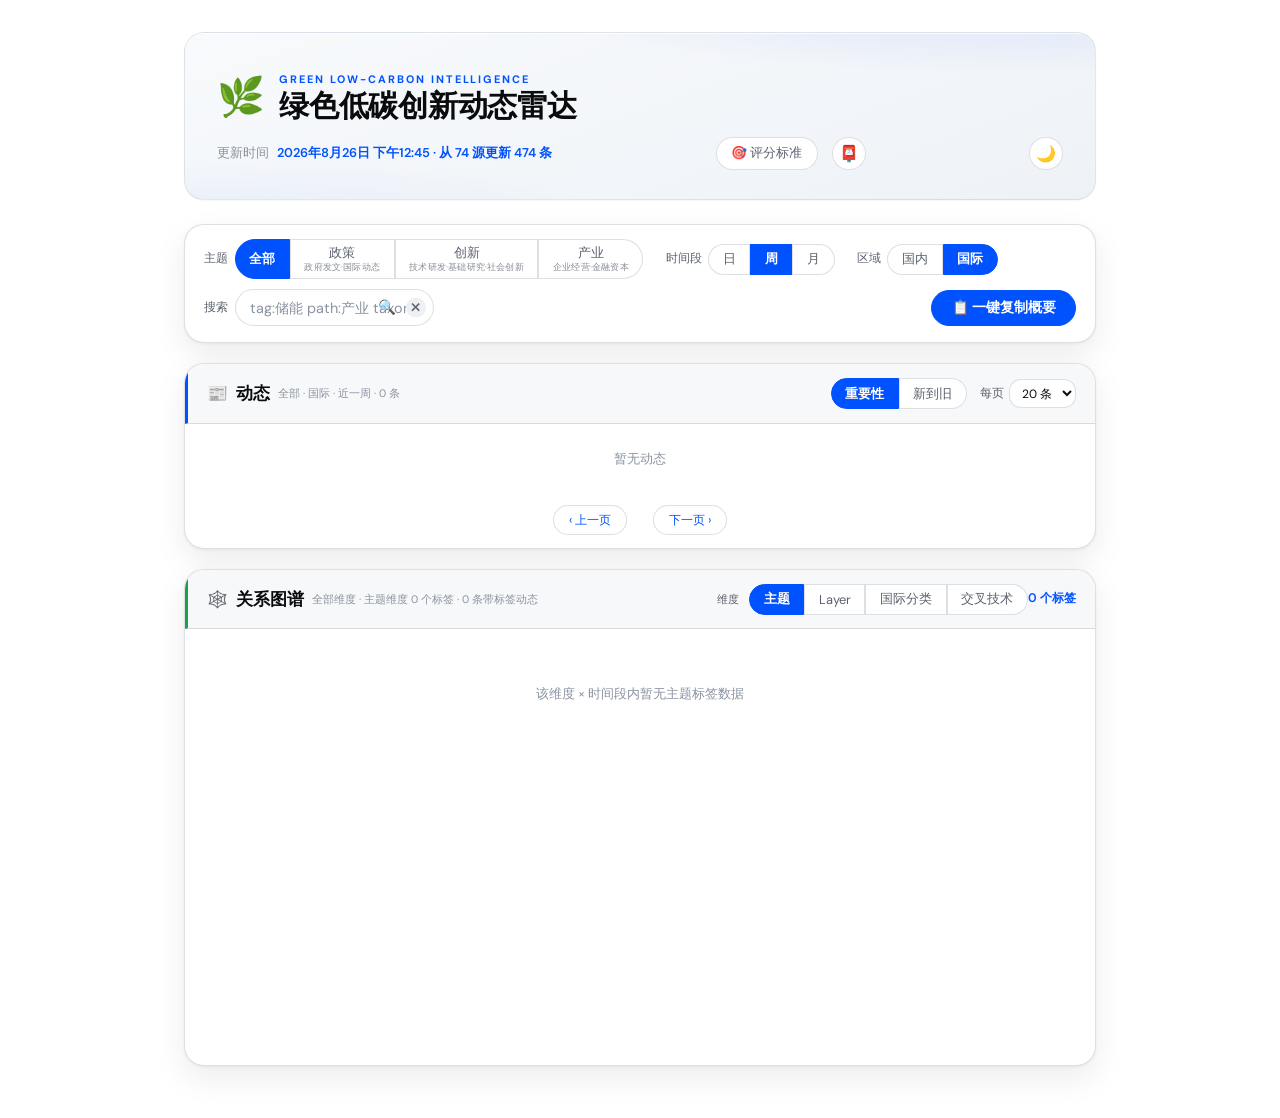
==== commit 66359ea9: "feat: 反馈渠道上线——评分标准公开页 + 反馈弹层 + 渠道方案文档 - score-standard.html：网站评分标准页（六维模型/七细类判据/等级/示例，规则框架公开、无关键词表） -" ====
--- a/index.html
+++ b/index.html
@@ -11,7 +11,7 @@
       href="https://fonts.googleapis.com/css2?family=DM+Sans:opsz,wght@9..40,400;9..40,500;9..40,600;9..40,700&display=swap"
       rel="stylesheet"
     />
-    <link rel="stylesheet" href="./assets/styles.css?v=14" />
+    <link rel="stylesheet" href="./assets/styles.css?v=15" />
     <script>
       // 主题预加载（2026-08-19）：在 CSS 应用前设置 data-theme，防闪白/闪黑。
       (function () {
@@ -37,6 +37,14 @@
         <div class="hero-meta">
           <span class="updated-label">更新时间</span>
           <span class="updated" id="updatedAt">加载中...</span>
+          <a class="hero-link" href="./score-standard.html" title="评分标准（规则公开）">🎯 评分标准</a>
+          <button
+            id="feedbackBtn"
+            class="theme-toggle"
+            type="button"
+            title="意见反馈 / 新闻线索 / 评分异议"
+            aria-label="意见反馈"
+          >📮</button>
           <button
             id="themeToggle"
             class="theme-toggle"
@@ -125,6 +133,36 @@
       </section>
     </main>
 
+    <!-- 反馈弹层（2026-08-27 反馈渠道方案） -->
+    <div class="modal-mask" id="feedbackModal" hidden>
+      <div class="modal" style="max-width: 440px">
+        <div class="modal-head">
+          <h3>📮 意见反馈</h3>
+          <span class="modal-sub">反馈 / 新闻线索 / 评分异议</span>
+          <button class="modal-close" id="feedbackClose" type="button" aria-label="关闭">✕</button>
+        </div>
+        <div class="modal-body">
+          <p style="font-size: .85rem; color: var(--text-muted); margin-bottom: .8rem">
+            你的反馈会直接进入改进流程（7 天内答复）。三种方式任选：
+          </p>
+          <div style="display: flex; flex-direction: column; gap: .6rem">
+            <a class="feedback-opt" href="mailto:feedback@ywm.life?subject=【反馈】" target="_blank" rel="noopener">
+              <span style="font-size: 1.2rem">📧</span>
+              <span><strong>邮箱</strong><br /><small style="color: var(--text-muted)">feedback@ywm.life · 正式反馈/长文</small></span>
+            </a>
+            <a class="feedback-opt" href="https://github.com/captainold/green-hot-news-feedback/issues/new" target="_blank" rel="noopener">
+              <span style="font-size: 1.2rem">🐙</span>
+              <span><strong>GitHub Issue</strong><br /><small style="color: var(--text-muted)">开发者/海外 · 选「新闻线索/评分异议」标签</small></span>
+            </a>
+            <div class="feedback-opt">
+              <span style="font-size: 1.2rem">💬</span>
+              <span><strong>微信群</strong><br /><small style="color: var(--text-muted)">国内读者群 · 建设中，敬请期待</small></span>
+            </div>
+          </div>
+        </div>
+      </div>
+    </div>
+
     <template id="itemTpl">
       <article class="news-card">
         <div class="card-top">
@@ -149,5 +187,22 @@
 
     <script src="./assets/echarts.min.js" defer></script>
     <script src="./assets/app.js?v=26" defer></script>
+    <script>
+      // 反馈弹层开关（2026-08-27 反馈渠道方案）
+      document.addEventListener("DOMContentLoaded", function () {
+        var btn = document.getElementById("feedbackBtn");
+        var modal = document.getElementById("feedbackModal");
+        var close = document.getElementById("feedbackClose");
+        if (!btn || !modal || !close) return;
+        btn.addEventListener("click", function () { modal.hidden = false; });
+        close.addEventListener("click", function () { modal.hidden = true; });
+        modal.addEventListener("click", function (e) {
+          if (e.target === modal) modal.hidden = true;
+        });
+        document.addEventListener("keydown", function (e) {
+          if (e.key === "Escape") modal.hidden = true;
+        });
+      });
+    </script>
   </body>
 </html>
--- a/assets/styles.css
+++ b/assets/styles.css
@@ -154,6 +154,41 @@
 }
 html[data-theme="dark"] .theme-toggle:hover {
   border-color: var(--cb-blue-hover); color: var(--cb-blue-hover);
+}
+
+/* ── Hero 反馈区（2026-08-27 反馈渠道方案） ───────────── */
+.hero-link {
+  margin-left: auto;
+  display: inline-flex; align-items: center;
+  height: 2.1rem; padding: 0 .9rem;
+  border: 1px solid var(--border);
+  border-radius: var(--radius-pill);
+  background: var(--bg-card);
+  color: var(--text-muted);
+  font-size: .8rem; text-decoration: none; white-space: nowrap;
+  transition: background .15s, border-color .15s, transform .15s;
+}
+.hero-link:hover {
+  border-color: var(--cb-blue); color: var(--cb-blue);
+  transform: translateY(-1px);
+}
+html[data-theme="dark"] .hero-link:hover {
+  border-color: var(--cb-blue-hover); color: var(--cb-blue-hover);
+}
+#feedbackBtn { margin-left: .4rem; }
+.feedback-opt {
+  display: flex; align-items: center; gap: .8rem;
+  padding: .7rem .9rem;
+  border: 1px solid var(--border); border-radius: 12px;
+  background: var(--bg-card); color: var(--text);
+  text-decoration: none; font-size: .85rem;
+  transition: border-color .15s, transform .15s;
+}
+.feedback-opt:hover {
+  border-color: var(--cb-blue); transform: translateY(-1px);
+}
+html[data-theme="dark"] .feedback-opt:hover {
+  border-color: var(--cb-blue-hover);
 }
 
 /* ── Stats ──────────────────────────────────────────── */
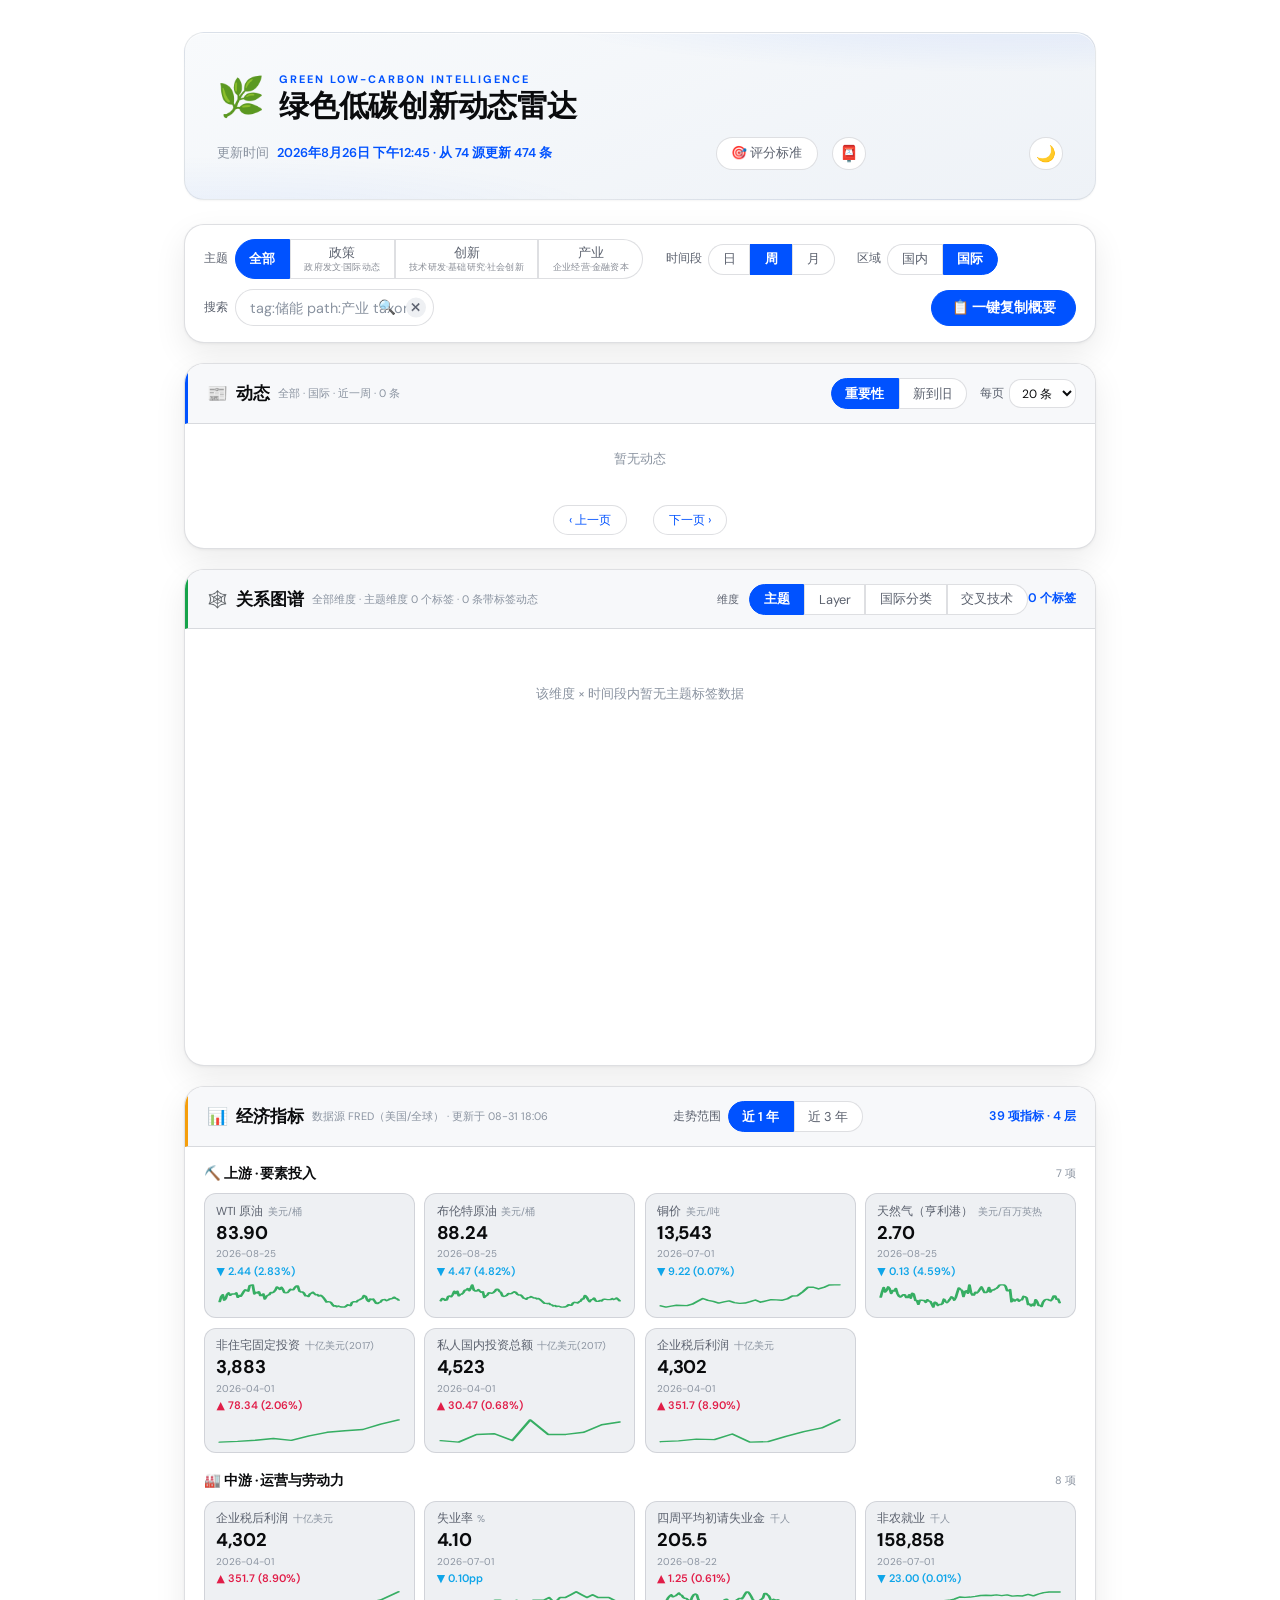
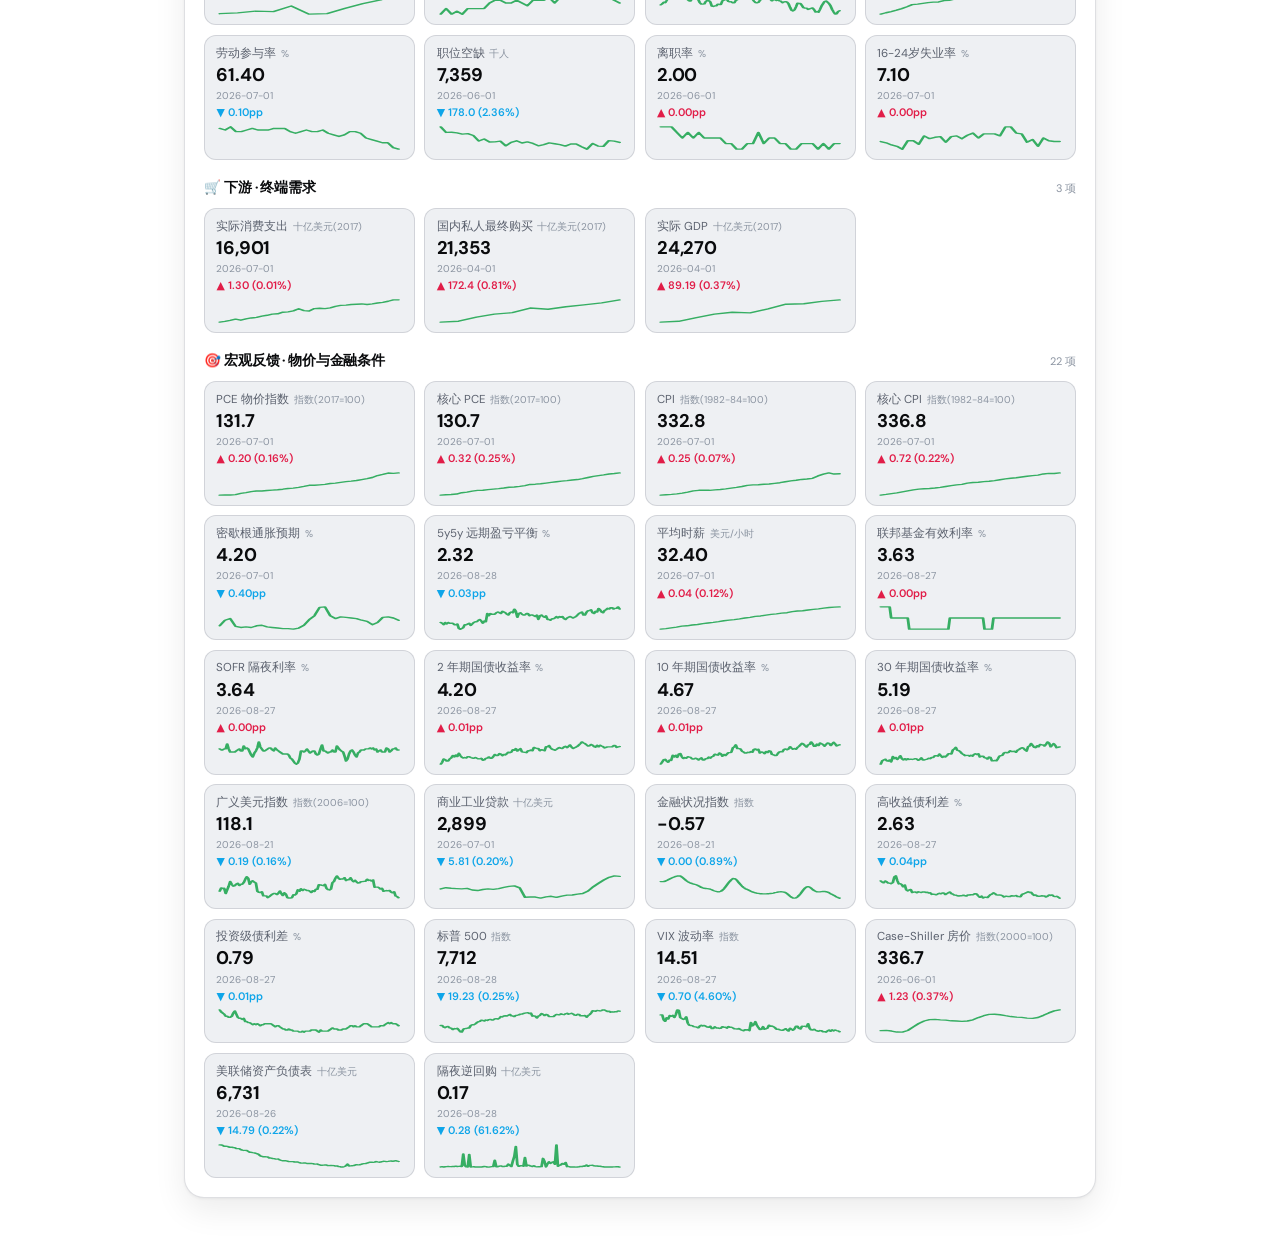
==== commit 362a1a40: "feat: 经济指标长期监控一期（沃什四层框架→FRED 39 序列→网站📊区域） - scripts/fetch_econ_indicators.py：FRED 免费 CSV 端点零 key 直抓（" ====
--- a/index.html
+++ b/index.html
@@ -131,6 +131,25 @@
           <div id="graphChart" class="graph-chart" style="height: 420px"></div>
         </div>
       </section>
+
+      <!-- 区域四：最底部——经济指标长期监控（2026-08-31 沃什产业链框架，FRED 数据源） -->
+      <section class="board board-econ">
+        <div class="board-head">
+          <div class="board-title">
+            <span class="board-icon">📊</span>
+            <h2>经济指标</h2>
+            <span class="board-sub" id="econSub"></span>
+          </div>
+          <div class="econ-range-switch">
+            <span class="filter-label">走势范围</span>
+            <div class="mode-switch" id="econRangeSwitch"></div>
+          </div>
+          <span class="board-count" id="econCount"></span>
+        </div>
+        <div class="board-body" id="econBody">
+          <p class="econ-loading" id="econLoading">经济指标加载中...</p>
+        </div>
+      </section>
     </main>
 
     <!-- 反馈弹层（2026-08-27 反馈渠道方案） -->
--- a/assets/styles.css
+++ b/assets/styles.css
@@ -769,9 +769,90 @@
 .board-graph .board-body { padding: .4rem .6rem .6rem; }
 .graph-chart { width: 100%; }
 
+/* ── 经济指标长期监控（2026-08-31） ─────────────────── */
+.board-econ .board-head { border-left: 3px solid #f59e0b; flex-wrap: wrap; gap: .5rem; }
+.econ-range-switch { display: flex; align-items: center; gap: .4rem; }
+.board-econ .board-body { padding: 1rem 1.2rem 1.2rem; }
+.econ-loading { color: var(--text-dim); font-size: .8rem; text-align: center; padding: 1.5rem 0; }
+
+.econ-detail {
+  margin-bottom: 1.1rem;
+  border: 1px solid var(--border);
+  border-radius: var(--radius-lg);
+  background: var(--bg-surface);
+  padding: .8rem .9rem .5rem;
+}
+.econ-detail-head {
+  display: flex; align-items: baseline; gap: .6rem; flex-wrap: wrap;
+  margin-bottom: .3rem;
+}
+.econ-detail-title { font-size: .95rem; font-weight: 700; color: var(--text); }
+.econ-detail-meta { font-size: .72rem; color: var(--text-muted); }
+.econ-chart { width: 100%; }
+
+.econ-group { margin-bottom: 1.1rem; }
+.econ-group:last-child { margin-bottom: 0; }
+.econ-group-head {
+  display: flex; align-items: center; justify-content: space-between;
+  margin-bottom: .55rem;
+}
+.econ-group-name { font-size: .85rem; font-weight: 700; color: var(--text); letter-spacing: -.01em; }
+.econ-group-count { font-size: .68rem; color: var(--text-dim); }
+
+.econ-grid {
+  display: grid;
+  grid-template-columns: repeat(auto-fill, minmax(168px, 1fr));
+  gap: .6rem;
+}
+.econ-card {
+  display: flex; flex-direction: column; gap: .2rem;
+  padding: .6rem .7rem .5rem;
+  background: var(--bg-surface);
+  border: 1px solid var(--border);
+  border-radius: var(--radius);
+  cursor: pointer;
+  text-align: left;
+  font-family: inherit;
+  transition: border-color .15s ease, transform .15s ease, box-shadow .15s ease;
+}
+.econ-card:hover {
+  border-color: #f59e0b;
+  transform: translateY(-1px);
+  box-shadow: 0 4px 12px rgba(10, 11, 13, .08);
+}
+.econ-card.active {
+  border-color: #f59e0b;
+  box-shadow: 0 0 0 2px rgba(245, 158, 11, .18);
+}
+.econ-card-name {
+  font-size: .72rem; color: var(--text-muted);
+  display: flex; align-items: baseline; gap: .3rem;
+  white-space: nowrap; overflow: hidden; text-overflow: ellipsis;
+}
+.econ-card-name em { font-style: normal; font-size: .62rem; color: var(--text-dim); }
+.econ-card-val {
+  font-size: 1.15rem; font-weight: 700; color: var(--text);
+  font-variant-numeric: tabular-nums;
+  letter-spacing: -.01em;
+  line-height: 1.2;
+}
+.econ-card-date { font-size: .62rem; color: var(--text-dim); }
+.econ-card-chg { font-size: .68rem; font-weight: 600; font-variant-numeric: tabular-nums; }
+.econ-card-chg.up { color: #e11d48; }
+.econ-card-chg.down { color: #0ea5e9; }
+html[data-theme="dark"] .econ-card-chg.up { color: #fb7185; }
+html[data-theme="dark"] .econ-card-chg.down { color: #38bdf8; }
+.econ-spark {
+  width: 100%; height: 26px;
+  margin-top: .15rem;
+  opacity: .85;
+}
+
 /* ── 新增元素响应式 ─────────────────────────────────── */
 @media (max-width: 640px) {
   .controls-row { gap: .5rem .9rem; }
   .list-controls { justify-content: space-between; width: 100%; }
   .board-graph .board-body { padding: .2rem; }
-}
+  .econ-grid { grid-template-columns: repeat(auto-fill, minmax(140px, 1fr)); gap: .45rem; }
+  .board-econ .board-body { padding: .8rem .7rem .9rem; }
+}
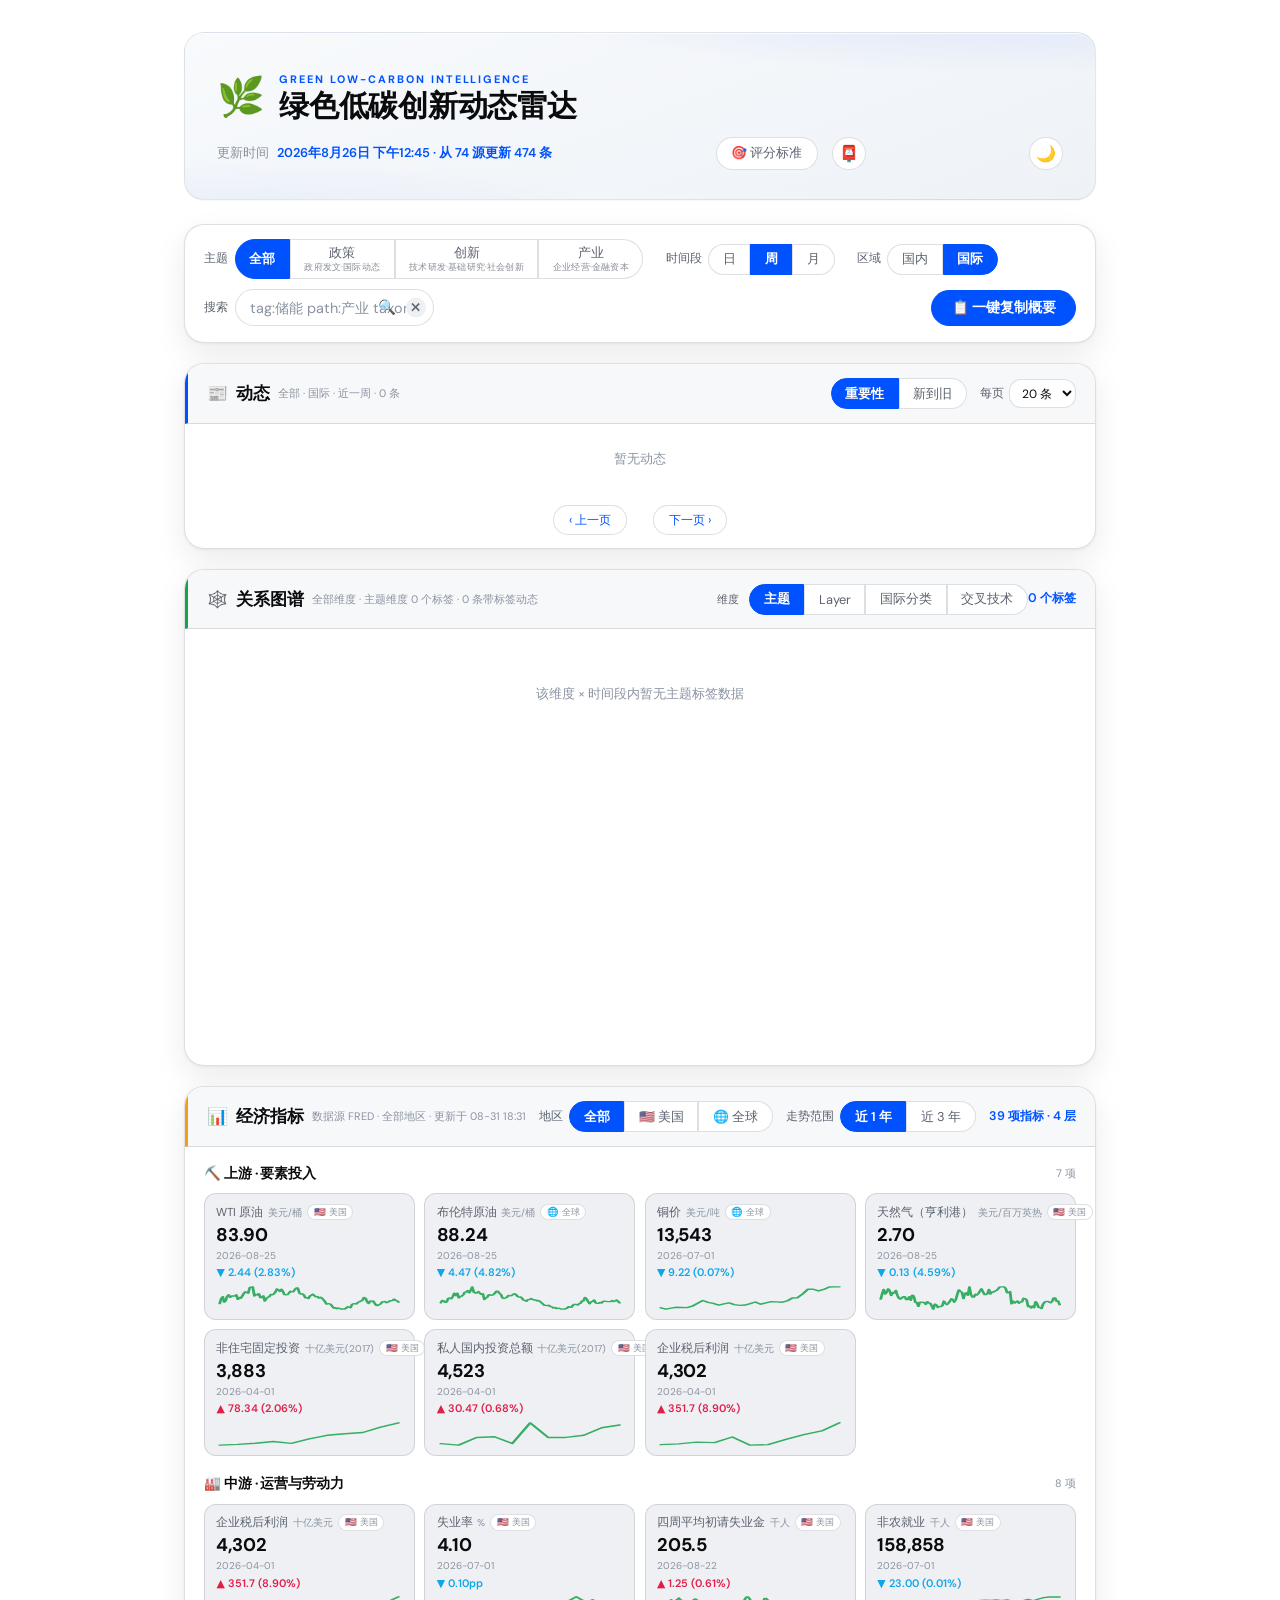
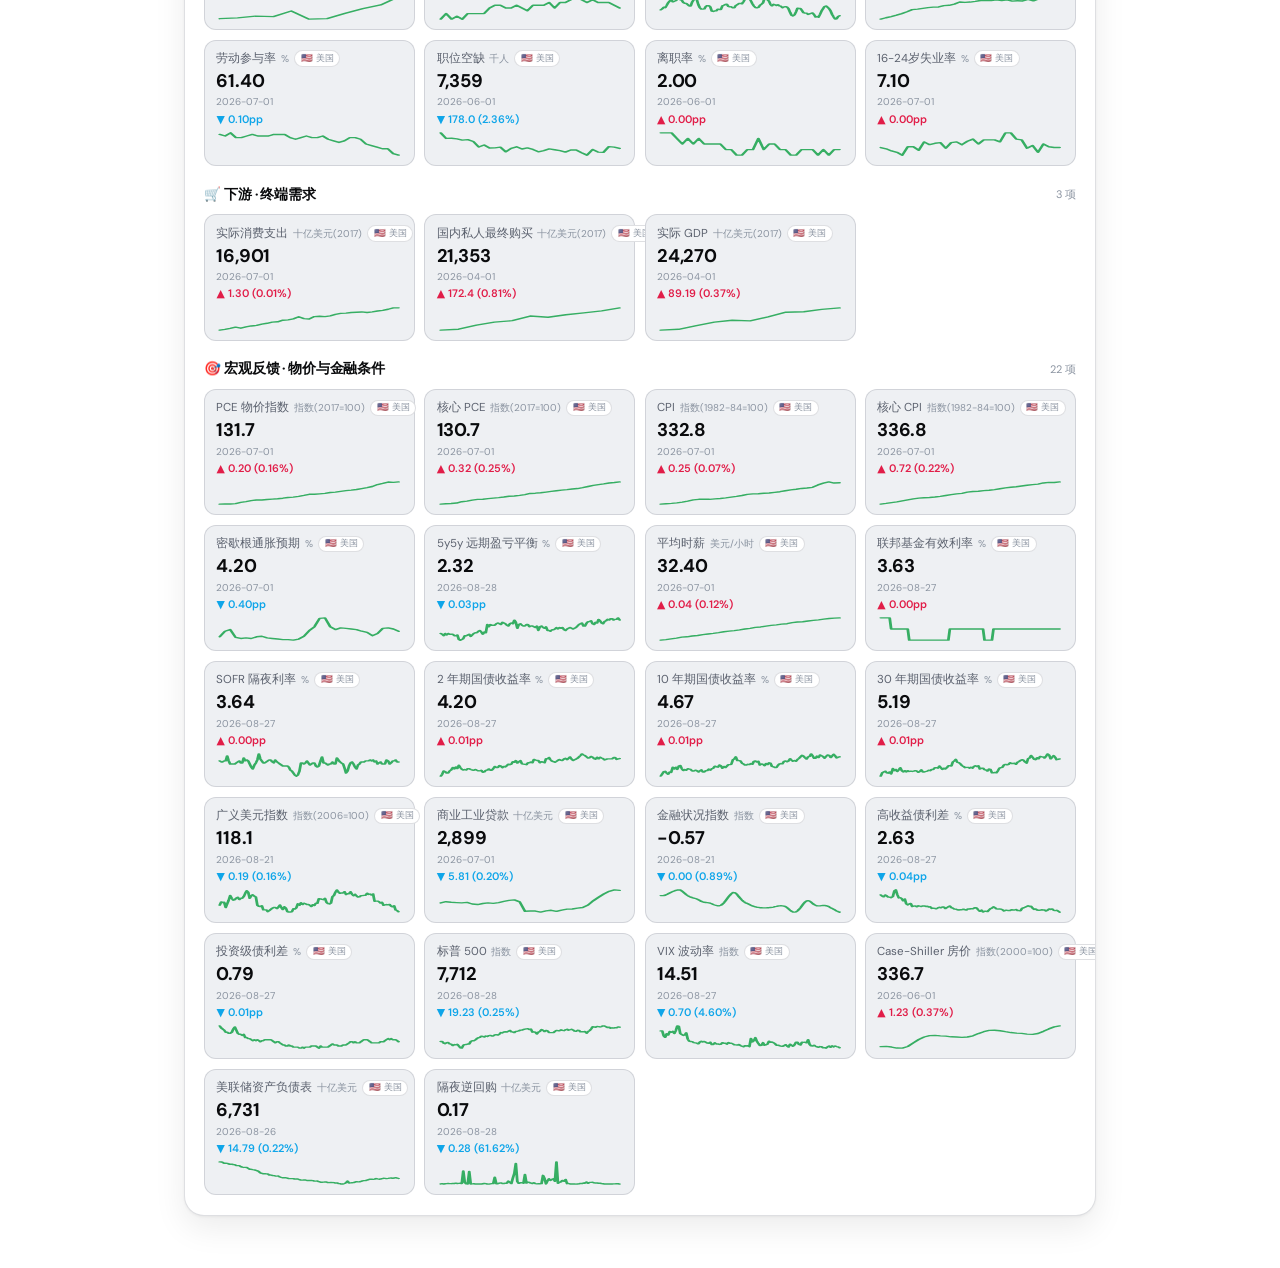
==== commit 515d1d98: "feat: 经济指标地区区分（🇺🇸美国 37 / 🌐全球 2，二期 CN/EU 预留） - 老温追问数据地区归属后加：一期全为 FRED 数据源，美国 37 项 + 全球定价 2 项（布伦特/铜） -" ====
--- a/index.html
+++ b/index.html
@@ -141,6 +141,10 @@
             <span class="board-sub" id="econSub"></span>
           </div>
           <div class="econ-range-switch">
+            <span class="filter-label">地区</span>
+            <div class="mode-switch" id="econRegionSwitch"></div>
+          </div>
+          <div class="econ-range-switch">
             <span class="filter-label">走势范围</span>
             <div class="mode-switch" id="econRangeSwitch"></div>
           </div>
--- a/assets/styles.css
+++ b/assets/styles.css
@@ -824,10 +824,24 @@
   border-color: #f59e0b;
   box-shadow: 0 0 0 2px rgba(245, 158, 11, .18);
 }
+.econ-card-top {
+  display: flex; align-items: center; justify-content: space-between; gap: .3rem;
+  min-width: 0;
+}
 .econ-card-name {
   font-size: .72rem; color: var(--text-muted);
   display: flex; align-items: baseline; gap: .3rem;
   white-space: nowrap; overflow: hidden; text-overflow: ellipsis;
+  min-width: 0; flex: 1;
+}
+.econ-card-region {
+  flex-shrink: 0;
+  font-size: .58rem; color: var(--text-dim);
+  background: var(--bg);
+  border: 1px solid var(--border);
+  border-radius: var(--radius-pill);
+  padding: .05rem .35rem;
+  white-space: nowrap;
 }
 .econ-card-name em { font-style: normal; font-size: .62rem; color: var(--text-dim); }
 .econ-card-val {
